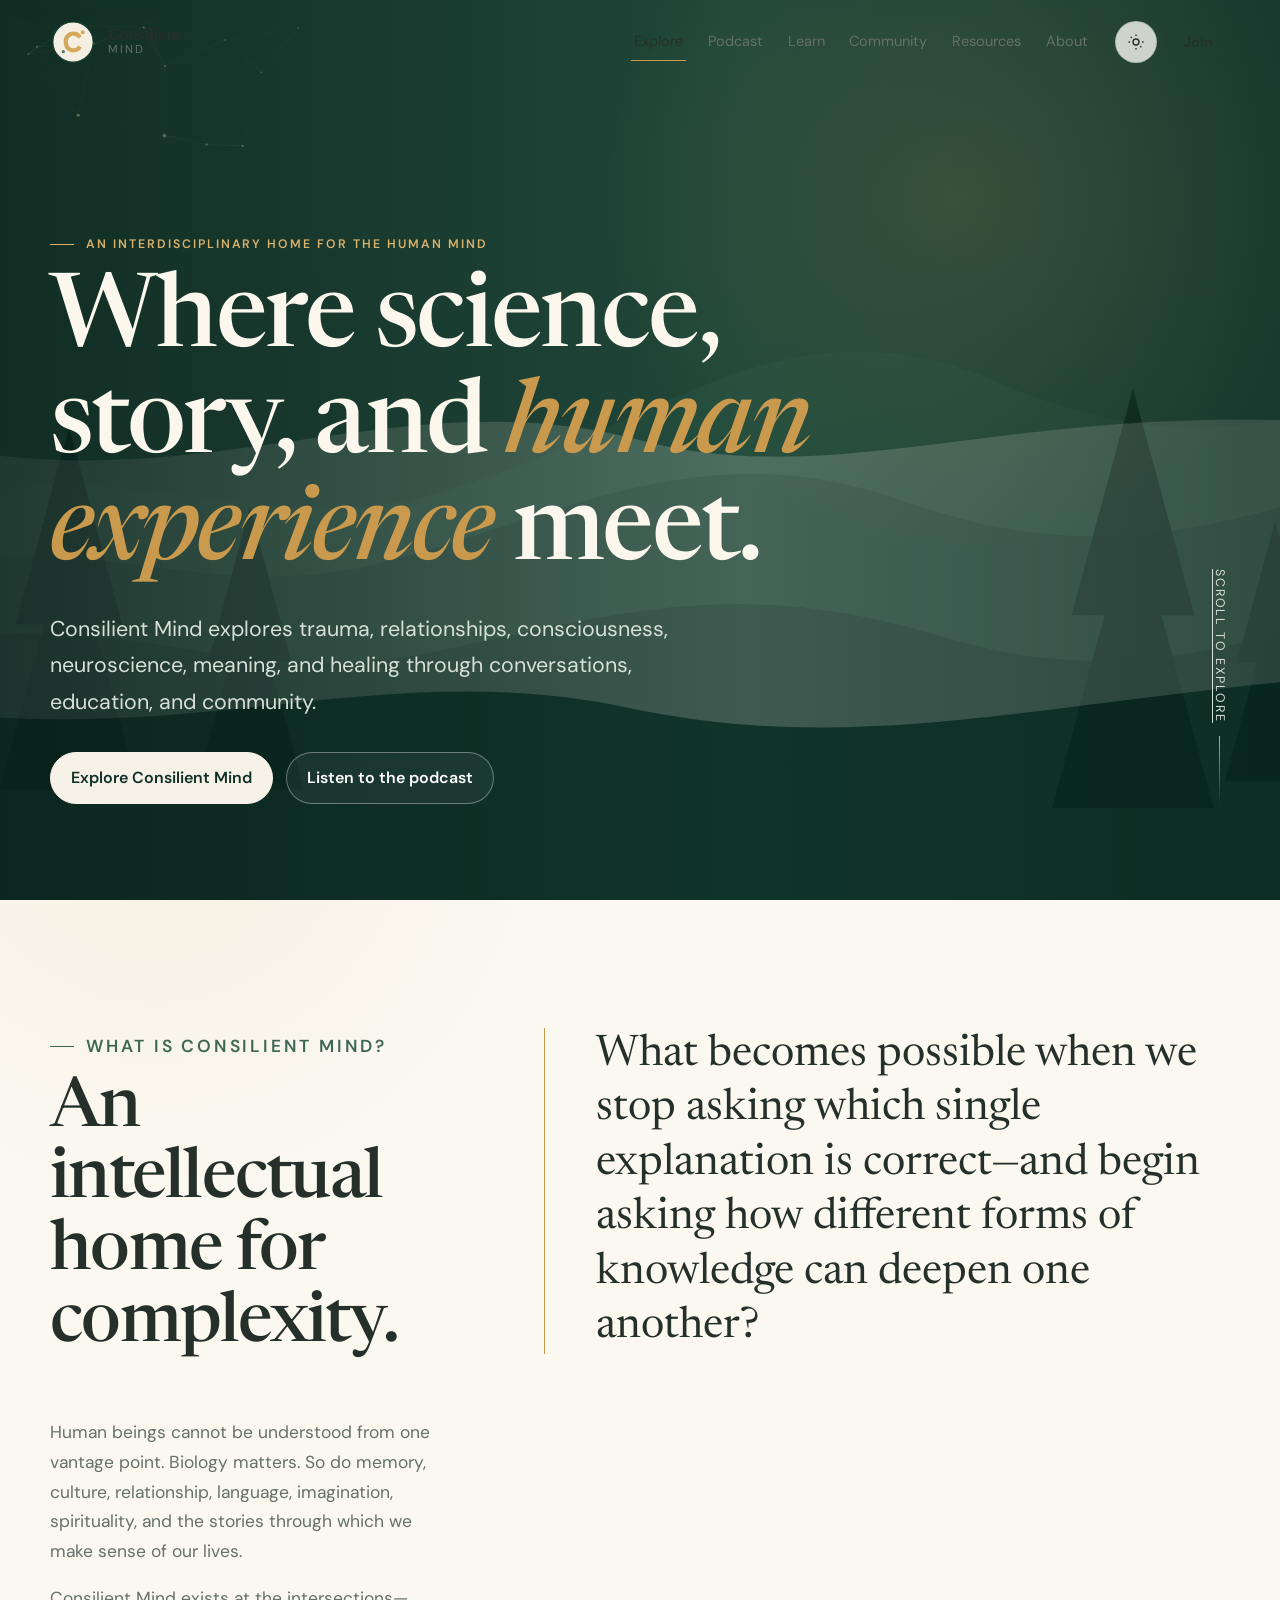
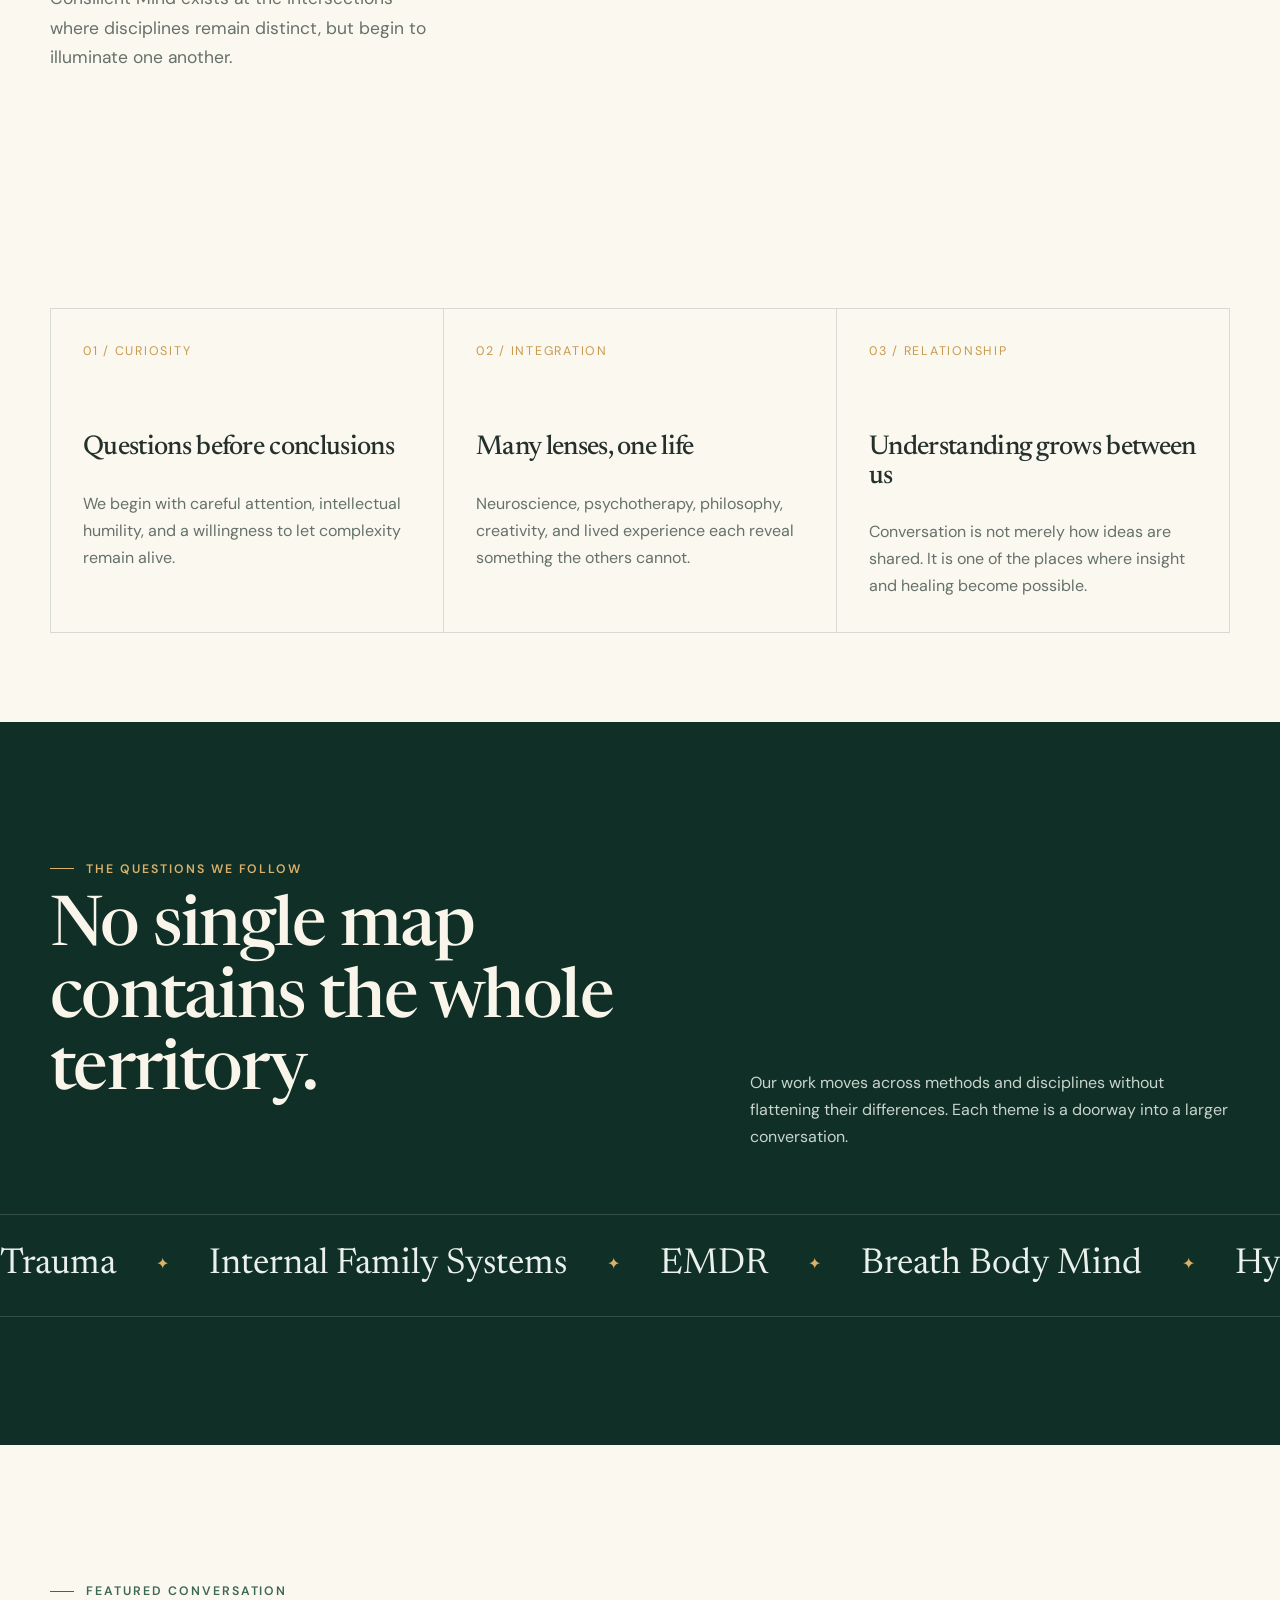
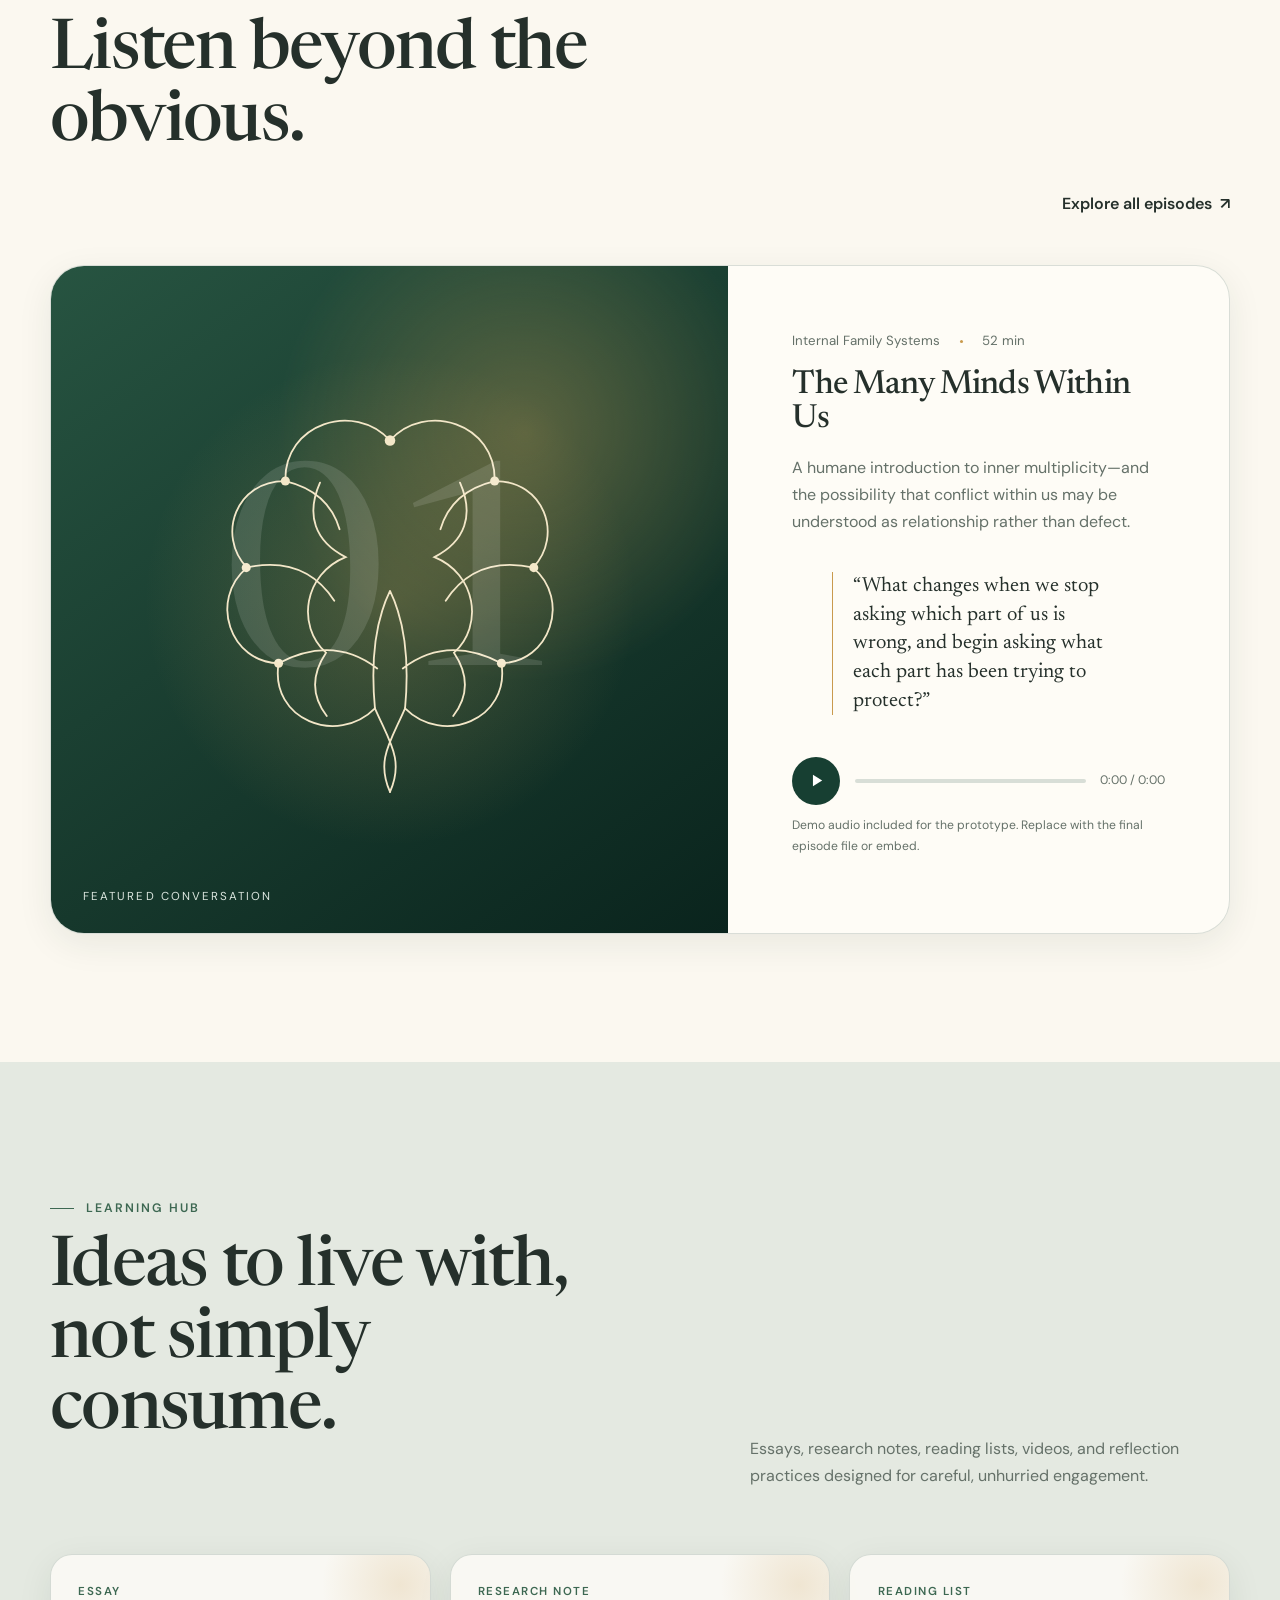
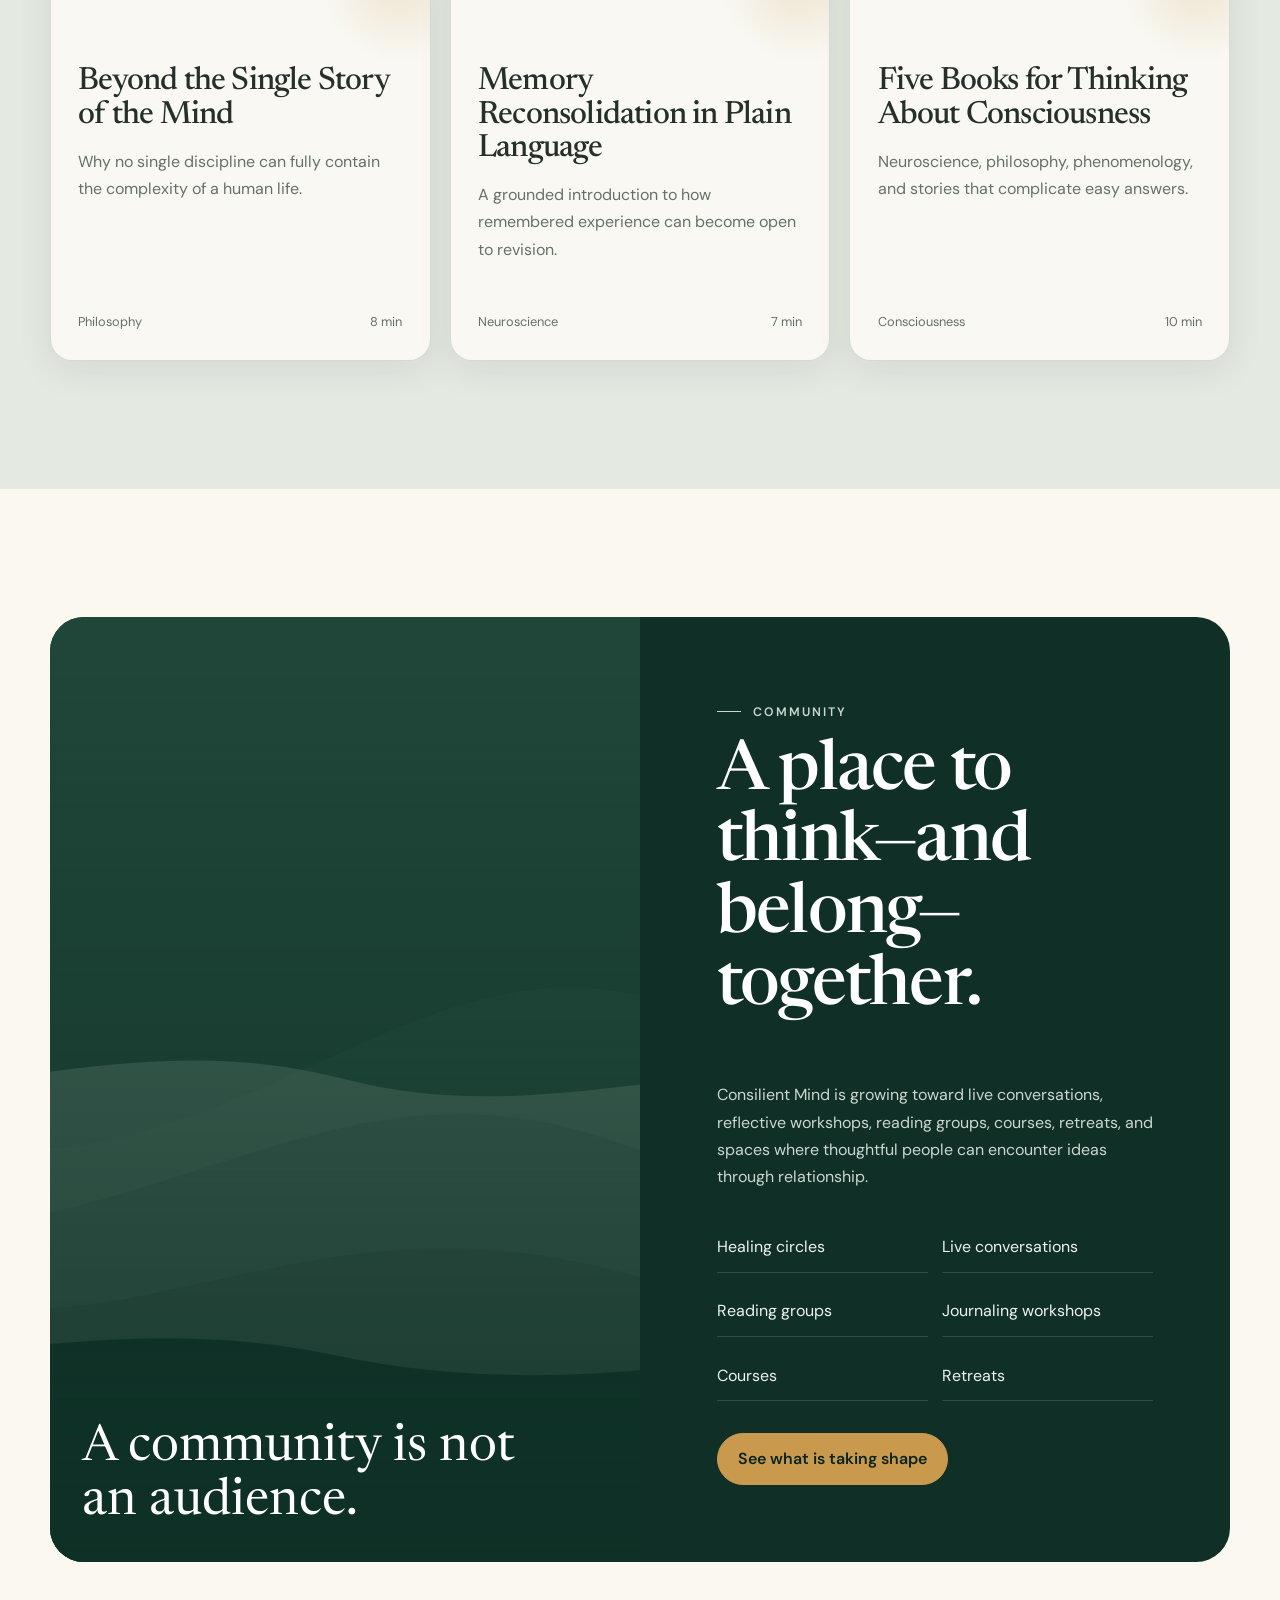
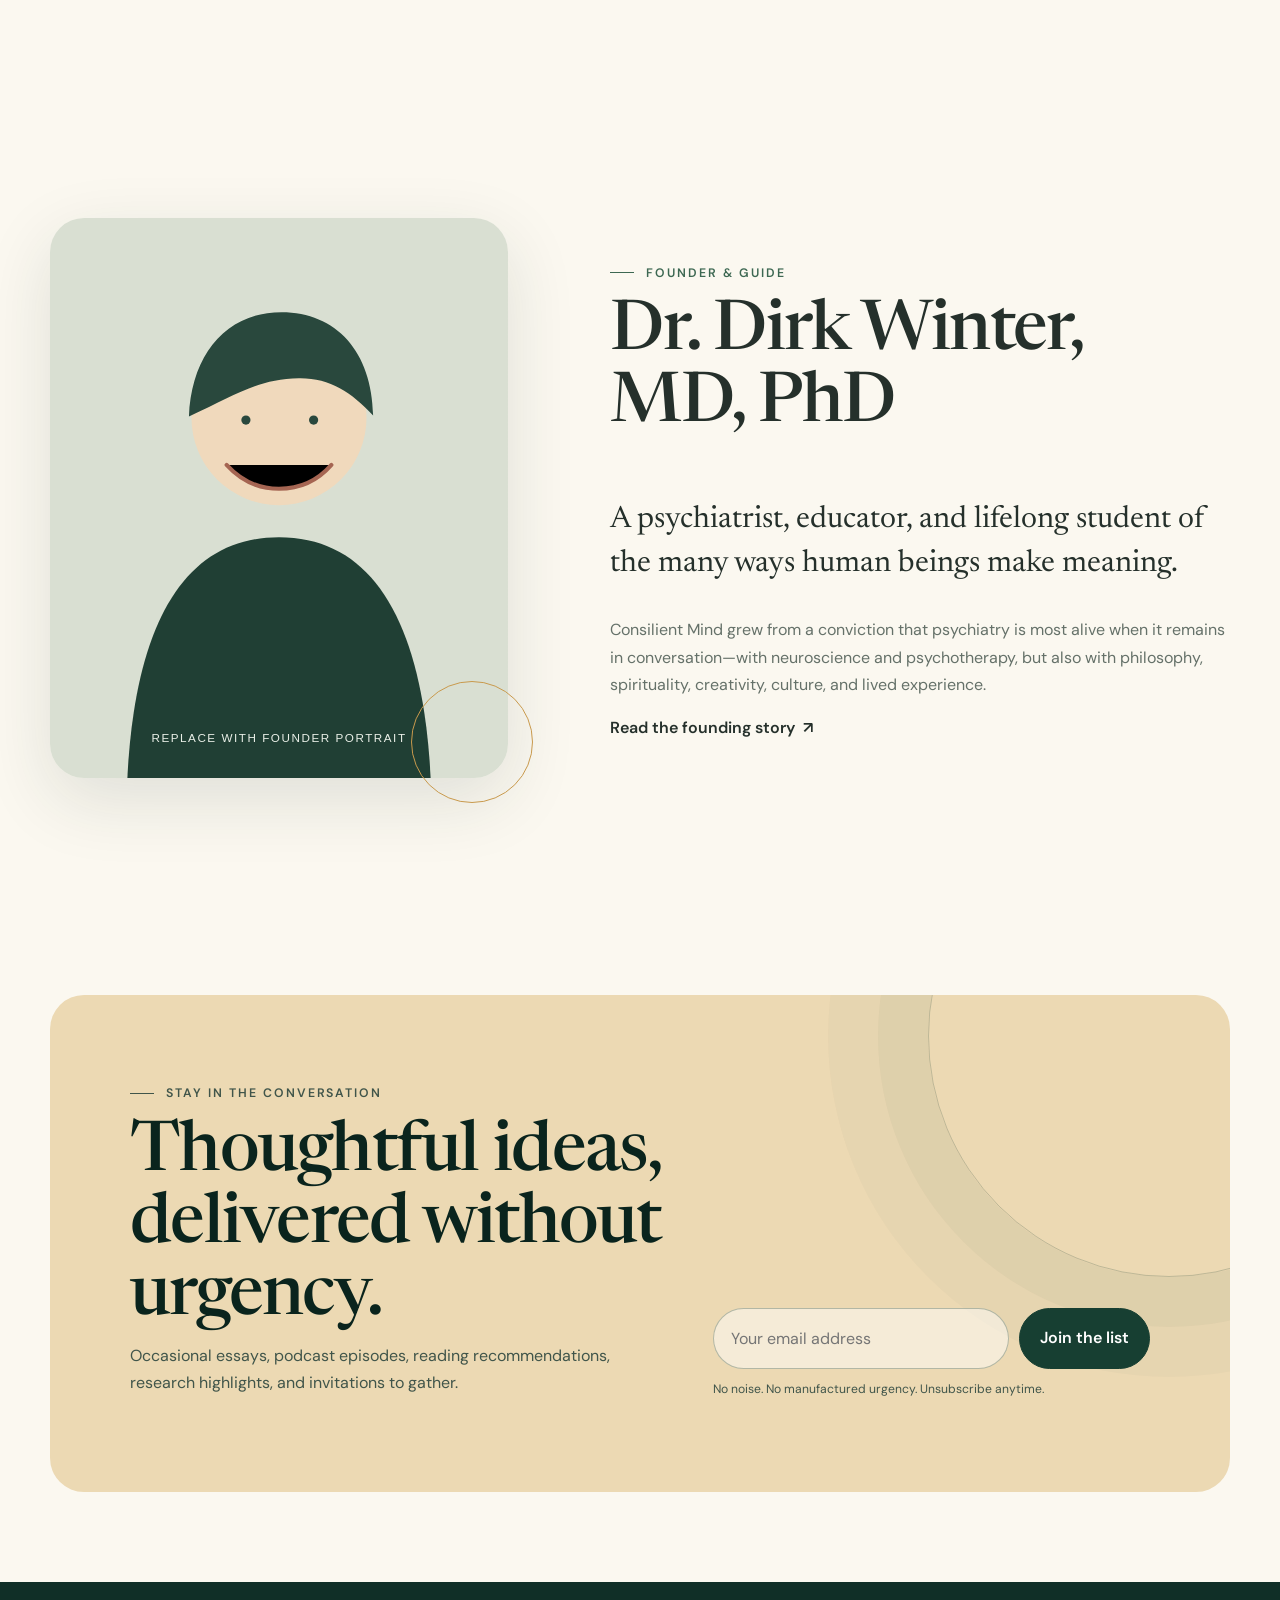
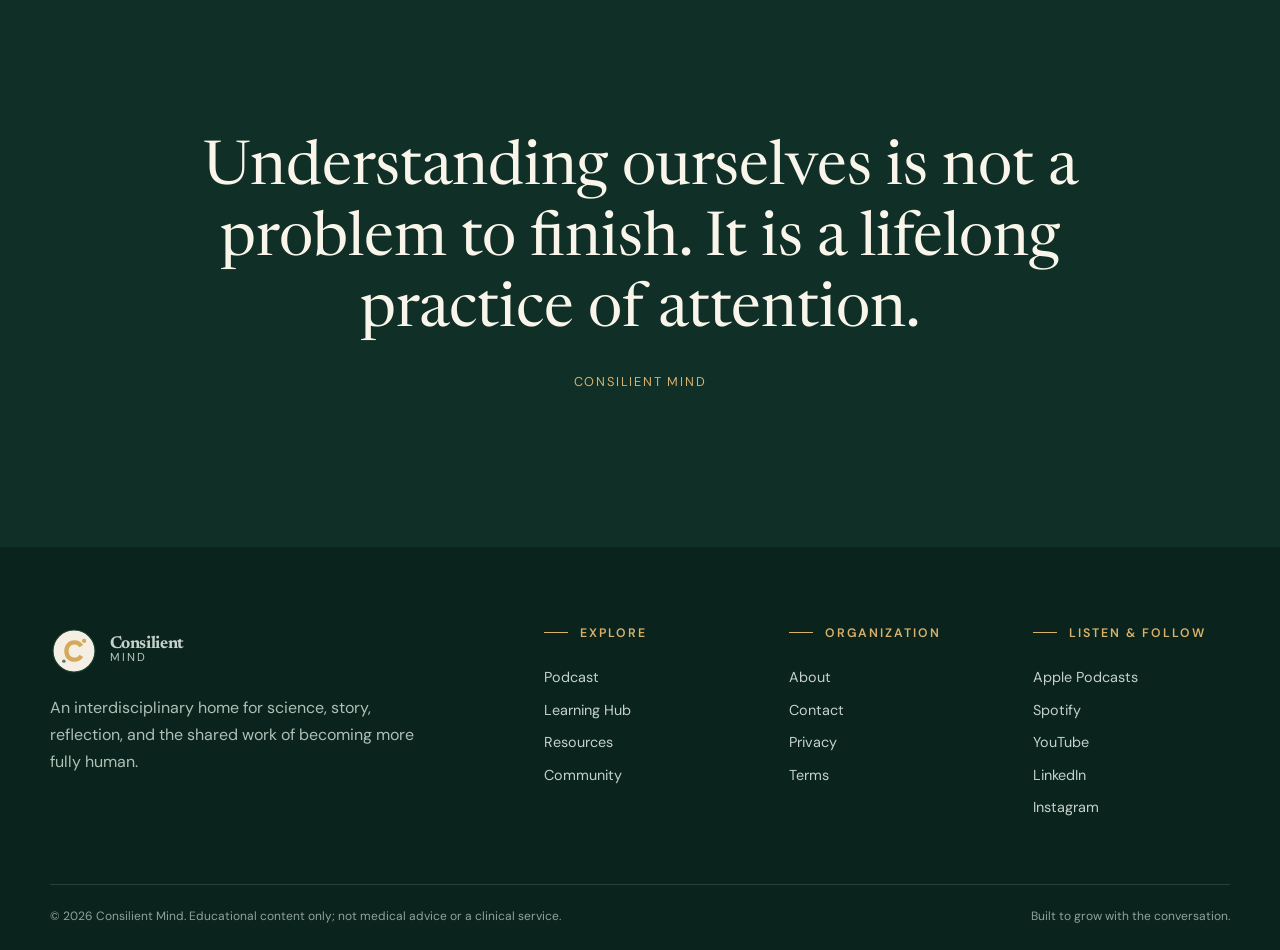
==== index.html @ ae3ed4ed "Initial commit via Netlify [skip ci]" ====
<!doctype html>
<html lang="en" data-theme="light">
<head>
<meta charset="utf-8"><meta name="viewport" content="width=device-width,initial-scale=1">
<title>Where Science, Story, and Human Experience Meet | Consilient Mind</title><meta name="description" content="An interdisciplinary educational platform exploring neuroscience, psychotherapy, philosophy, creativity, meaning, and community."><meta name="theme-color" content="#173f32">
<meta property="og:title" content="Where Science, Story, and Human Experience Meet | Consilient Mind"><meta property="og:description" content="An interdisciplinary educational platform exploring neuroscience, psychotherapy, philosophy, creativity, meaning, and community."><meta property="og:type" content="website"><meta property="og:image" content="assets/images/social-card.svg">
<link rel="icon" href="favicon.svg" type="image/svg+xml"><link rel="stylesheet" href="assets/css/styles.css">
</head>
<body data-page="home">
<a class="skip-link" href="#main-content">Skip to content</a>
<header class="site-header" data-header>
  <div class="header-inner shell">
    <a class="brand" href="index.html" aria-label="Consilient Mind home">
      <img src="assets/images/logo-mark.svg" alt="" width="46" height="46">
      <span class="brand-words"><strong>Consilient</strong><span>Mind</span></span>
    </a>
    <nav class="desktop-nav" aria-label="Primary"><a class="nav-link is-active" href="index.html">Explore</a><a class="nav-link" href="podcast.html">Podcast</a><a class="nav-link" href="learn.html">Learn</a><a class="nav-link" href="community.html">Community</a><a class="nav-link" href="resources.html">Resources</a><a class="nav-link" href="about.html">About</a></nav>
    <div class="header-actions">
      <button class="icon-button theme-toggle" type="button" aria-label="Switch color theme" data-theme-toggle>
        <svg class="sun-icon" viewBox="0 0 24 24"><circle cx="12" cy="12" r="4"/><path d="M12 2v2M12 20v2M4.93 4.93l1.42 1.42M17.66 17.66l1.41 1.41M2 12h2M20 12h2"/></svg>
        <svg class="moon-icon" viewBox="0 0 24 24"><path d="M20.2 15.5A8.5 8.5 0 0 1 8.5 3.8 8.5 8.5 0 1 0 20.2 15.5Z"/></svg>
      </button>
      <a class="button button-small button-ghost header-join" href="community.html#join">Join</a>
      <button class="menu-toggle" type="button" aria-expanded="false" aria-controls="mobile-menu" data-menu-toggle>
        <span></span><span></span><span></span><span class="sr-only">Open menu</span>
      </button>
    </div>
  </div>
  <nav class="mobile-menu" id="mobile-menu" aria-label="Mobile navigation" data-mobile-menu>
    <div class="shell mobile-menu-inner"><a class="nav-link is-active" href="index.html">Explore</a><a class="nav-link" href="podcast.html">Podcast</a><a class="nav-link" href="learn.html">Learn</a><a class="nav-link" href="community.html">Community</a><a class="nav-link" href="resources.html">Resources</a><a class="nav-link" href="about.html">About</a><a class="button" href="community.html#join">Join the community</a></div>
  </nav>
</header><main id="main-content">
<section class="hero">
  <div class="hero-backdrop" aria-hidden="true"></div><canvas class="constellation" data-constellation aria-hidden="true"></canvas>
  <div class="shell hero-content">
    <div class="hero-copy" data-reveal>
      <p class="eyebrow">An interdisciplinary home for the human mind</p>
      <h1>Where science, story, and <span class="display-accent">human experience</span> meet.</h1>
      <p class="hero-lede">Consilient Mind explores trauma, relationships, consciousness, neuroscience, meaning, and healing through conversations, education, and community.</p>
      <div class="button-row"><a class="button button-light" href="#what-is">Explore Consilient Mind</a><a class="button button-ghost" href="podcast.html">Listen to the podcast</a></div>
    </div>
    <a class="hero-scroll" href="#what-is">Scroll to explore</a>
  </div>
</section>
<section class="section" id="what-is">
  <div class="shell intro-grid">
    <div class="intro-copy" data-reveal><p class="eyebrow">What is Consilient Mind?</p><h2>An intellectual home for complexity.</h2><p>Human beings cannot be understood from one vantage point. Biology matters. So do memory, culture, relationship, language, imagination, spirituality, and the stories through which we make sense of our lives.</p><p>Consilient Mind exists at the intersections—where disciplines remain distinct, but begin to illuminate one another.</p></div>
    <div class="big-question" data-reveal data-reveal-delay="1">What becomes possible when we stop asking which single explanation is correct—and begin asking how different forms of knowledge can deepen one another?</div>
  </div>
</section>
<section class="section section-tight"><div class="shell"><div class="principles-grid">
  <article class="principle" data-reveal><span class="principle-number">01 / CURIOSITY</span><h3>Questions before conclusions</h3><p>We begin with careful attention, intellectual humility, and a willingness to let complexity remain alive.</p></article>
  <article class="principle" data-reveal data-reveal-delay="1"><span class="principle-number">02 / INTEGRATION</span><h3>Many lenses, one life</h3><p>Neuroscience, psychotherapy, philosophy, creativity, and lived experience each reveal something the others cannot.</p></article>
  <article class="principle" data-reveal data-reveal-delay="2"><span class="principle-number">03 / RELATIONSHIP</span><h3>Understanding grows between us</h3><p>Conversation is not merely how ideas are shared. It is one of the places where insight and healing become possible.</p></article>
</div></div></section>
<section class="section section-dark">
  <div class="shell split-heading" data-reveal><div><p class="eyebrow">The questions we follow</p><h2>No single map contains the whole territory.</h2></div><p>Our work moves across methods and disciplines without flattening their differences. Each theme is a doorway into a larger conversation.</p></div>
  <div class="idea-marquee"><div class="marquee-track" aria-hidden="true">
    <span>Trauma</span><span>Internal Family Systems</span><span>EMDR</span><span>Breath Body Mind</span><span>Hypnosis</span><span>Ketamine-assisted psychotherapy</span><span>Meaning</span><span>Consciousness</span><span>Relationships</span><span>Journaling</span><span>Creativity</span><span>Neuroscience</span><span>Philosophy</span>
    <span>Trauma</span><span>Internal Family Systems</span><span>EMDR</span><span>Breath Body Mind</span><span>Hypnosis</span><span>Ketamine-assisted psychotherapy</span><span>Meaning</span><span>Consciousness</span><span>Relationships</span><span>Journaling</span><span>Creativity</span><span>Neuroscience</span><span>Philosophy</span>
  </div></div>
</section>
<section class="section"><div class="shell">
  <div class="split-heading" data-reveal><div><p class="eyebrow">Featured conversation</p><h2>Listen beyond the obvious.</h2></div><a class="text-link" href="podcast.html">Explore all episodes</a></div>
  <article class="episode-feature" data-reveal>
    <div class="episode-art"><span class="episode-number">01</span></div>
    <div class="episode-copy"><div class="meta-row"><span>Internal Family Systems</span><span>52 min</span></div><h3>The Many Minds Within Us</h3><p>A humane introduction to inner multiplicity—and the possibility that conflict within us may be understood as relationship rather than defect.</p>
      <blockquote class="episode-quote">“What changes when we stop asking which part of us is wrong, and begin asking what each part has been trying to protect?”</blockquote>
      <div class="player" data-player><button class="play-button" type="button" aria-label="Play demo audio" data-play><svg class="play-triangle" viewBox="0 0 24 24"><path d="M7 4v16l13-8Z"/></svg><span class="pause-bars"><i></i><i></i></span></button><div class="player-track" data-track><div class="player-progress" data-progress></div></div><span class="player-time" data-time>0:00 / 0:00</span><audio preload="metadata" src="assets/audio/consilient-intro.wav"></audio></div>
      <p class="form-note">Demo audio included for the prototype. Replace with the final episode file or embed.</p>
    </div>
  </article>
</div></section>
<section class="section section-sage"><div class="shell">
  <div class="split-heading" data-reveal><div><p class="eyebrow">Learning Hub</p><h2>Ideas to live with, not simply consume.</h2></div><p>Essays, research notes, reading lists, videos, and reflection practices designed for careful, unhurried engagement.</p></div>
  <div class="cards-grid">
    <a class="editorial-card" href="learn.html" data-reveal><span class="card-type">Essay</span><h3>Beyond the Single Story of the Mind</h3><p>Why no single discipline can fully contain the complexity of a human life.</p><div class="card-foot"><span>Philosophy</span><span>8 min</span></div></a>
    <a class="editorial-card" href="learn.html" data-reveal data-reveal-delay="1"><span class="card-type">Research Note</span><h3>Memory Reconsolidation in Plain Language</h3><p>A grounded introduction to how remembered experience can become open to revision.</p><div class="card-foot"><span>Neuroscience</span><span>7 min</span></div></a>
    <a class="editorial-card" href="resources.html" data-reveal data-reveal-delay="2"><span class="card-type">Reading List</span><h3>Five Books for Thinking About Consciousness</h3><p>Neuroscience, philosophy, phenomenology, and stories that complicate easy answers.</p><div class="card-foot"><span>Consciousness</span><span>10 min</span></div></a>
  </div>
</div></section>
<section class="section"><div class="shell community-panel" data-reveal>
  <div class="community-image" aria-hidden="true"></div>
  <div class="community-copy"><p class="eyebrow">Community</p><h2>A place to think—and belong—together.</h2><p>Consilient Mind is growing toward live conversations, reflective workshops, reading groups, courses, retreats, and spaces where thoughtful people can encounter ideas through relationship.</p><ul class="offerings-list"><li>Healing circles</li><li>Live conversations</li><li>Reading groups</li><li>Journaling workshops</li><li>Courses</li><li>Retreats</li></ul><a class="button button-gold" href="community.html">See what is taking shape</a></div>
</div></section>
<section class="section"><div class="shell founder-teaser">
  <div class="founder-portrait" data-reveal><img src="assets/images/founder-placeholder.svg" alt="Placeholder portrait for Dr. Dirk Winter"></div>
  <div data-reveal data-reveal-delay="1"><p class="eyebrow">Founder & guide</p><h2>Dr. Dirk Winter, MD, PhD</h2><p class="lede">A psychiatrist, educator, and lifelong student of the many ways human beings make meaning.</p><p>Consilient Mind grew from a conviction that psychiatry is most alive when it remains in conversation—with neuroscience and psychotherapy, but also with philosophy, spirituality, creativity, culture, and lived experience.</p><a class="text-link" href="about.html">Read the founding story</a></div>
</div></section>
<section class="section section-tight"><div class="shell newsletter" data-reveal><div class="newsletter-inner">
  <div><p class="eyebrow">Stay in the conversation</p><h2>Thoughtful ideas, delivered without urgency.</h2><p>Occasional essays, podcast episodes, reading recommendations, research highlights, and invitations to gather.</p></div>
  <div><form class="newsletter-form" data-newsletter-form><label class="sr-only" for="home-email">Email address</label><input id="home-email" type="email" placeholder="Your email address" required><button class="button" type="submit">Join the list</button></form><p class="form-note">No noise. No manufactured urgency. Unsubscribe anytime.</p></div>
</div></div></section>
<section class="quote-band section-dark"><div class="shell" data-reveal><blockquote>Understanding ourselves is not a problem to finish. It is a lifelong practice of attention.</blockquote><cite>Consilient Mind</cite></div></section>
</main>
<footer class="site-footer">
  <div class="shell footer-grid">
    <div class="footer-intro">
      <a class="brand footer-brand" href="index.html"><img src="assets/images/logo-mark.svg" alt="" width="48" height="48"><span class="brand-words"><strong>Consilient</strong><span>Mind</span></span></a>
      <p>An interdisciplinary home for science, story, reflection, and the shared work of becoming more fully human.</p>
    </div>
    <div><p class="eyebrow">Explore</p><a href="podcast.html">Podcast</a><a href="learn.html">Learning Hub</a><a href="resources.html">Resources</a><a href="community.html">Community</a></div>
    <div><p class="eyebrow">Organization</p><a href="about.html">About</a><a href="contact.html">Contact</a><a href="privacy.html">Privacy</a><a href="terms.html">Terms</a></div>
    <div><p class="eyebrow">Listen & follow</p><a href="#" data-placeholder-link>Apple Podcasts</a><a href="#" data-placeholder-link>Spotify</a><a href="#" data-placeholder-link>YouTube</a><a href="#" data-placeholder-link>LinkedIn</a><a href="#" data-placeholder-link>Instagram</a></div>
  </div>
  <div class="shell footer-bottom"><p>© <span data-current-year></span> Consilient Mind. Educational content only; not medical advice or a clinical service.</p><p>Built to grow with the conversation.</p></div>
</footer>
<div class="toast" role="status" aria-live="polite" data-toast></div>
<script src="assets/js/data.js"></script><script src="assets/js/main.js"></script></body></html>
---- assets/css/styles.css ----
@import url('https://fonts.googleapis.com/css2?family=DM+Sans:wght@400;500;600&family=Newsreader:opsz,wght@6..72,400;6..72,500;6..72,600&display=swap');
:root{
--forest-950:#0a241d;--forest-900:#102f27;--forest-800:#173f32;--forest-700:#275441;--forest-600:#3d6852;
--sage-500:#829987;--sage-300:#bdc9bb;--sage-100:#e4e9e1;--cream-50:#fbf8f0;--cream-100:#f6f1e5;--cream-200:#ebe2d0;
--gold-500:#c99a4d;--gold-400:#d9b16b;--gold-200:#ecd9b3;--charcoal:#25302b;--muted:#657169;--line:rgba(23,63,50,.16);
--surface:rgba(255,253,248,.78);--surface-solid:#fffdf8;--shadow:0 22px 70px rgba(24,48,39,.12);--shadow-soft:0 10px 35px rgba(24,48,39,.08);
--serif:"Newsreader","Iowan Old Style","Palatino Linotype",Georgia,serif;--sans:"DM Sans",Inter,ui-sans-serif,system-ui,-apple-system,sans-serif;
--radius-sm:12px;--radius-md:22px;--radius-lg:34px;--shell:min(1180px,calc(100vw - 40px));--transition:220ms ease}
html[data-theme=dark]{--cream-50:#0c211b;--cream-100:#102a22;--cream-200:#17372d;--charcoal:#edf2ec;--muted:#b9c6be;--line:rgba(233,241,235,.15);--surface:rgba(17,48,39,.78);--surface-solid:#123128;--sage-100:#19382e;--shadow:0 22px 70px rgba(0,0,0,.3);--shadow-soft:0 10px 35px rgba(0,0,0,.2)}
*{box-sizing:border-box}html{scroll-behavior:smooth;color-scheme:light}html[data-theme=dark]{color-scheme:dark}
body{margin:0;background:radial-gradient(circle at 12% 9%,rgba(201,154,77,.08),transparent 24rem),var(--cream-50);color:var(--charcoal);font-family:var(--sans);font-size:16px;line-height:1.7;-webkit-font-smoothing:antialiased;text-rendering:optimizeLegibility}
body.menu-open{overflow:hidden}img,svg{display:block;max-width:100%}button,input,textarea,select{font:inherit}a{color:inherit}::selection{background:var(--gold-200);color:var(--forest-950)}
h1,h2,h3,h4,p{margin-top:0}h1,h2,h3,h4{font-family:var(--serif);font-weight:500;letter-spacing:-.025em;line-height:1.04}
h1{font-size:clamp(3.4rem,8vw,7.6rem)}h2{font-size:clamp(2.6rem,5.4vw,5.2rem)}h3{font-size:clamp(1.7rem,2.6vw,2.6rem)}p{color:var(--muted)}
.shell{width:var(--shell);margin-inline:auto}.narrow{width:min(760px,calc(100vw - 40px));margin-inline:auto}
.section{padding:clamp(5rem,10vw,9rem) 0;position:relative}.section-tight{padding:clamp(3.5rem,7vw,6rem) 0}
.section-dark{background:var(--forest-900);color:#f9f5ea}.section-dark p{color:#c9d4cc}.section-sage{background:var(--sage-100)}.section-gold{background:var(--gold-200);color:var(--forest-950)}.section-gold p{color:#3c5147}
.eyebrow{display:inline-flex;align-items:center;gap:.75rem;margin-bottom:1.15rem;color:var(--forest-600);font-size:.77rem;font-weight:600;letter-spacing:.16em;line-height:1;text-transform:uppercase}.section-dark .eyebrow{color:var(--gold-400)}.eyebrow:before{content:"";width:24px;height:1px;background:currentColor}
.lede{max-width:780px;color:var(--charcoal);font-family:var(--serif);font-size:clamp(1.35rem,2.4vw,2.05rem);line-height:1.42}.section-dark .lede{color:#f7f3e9}.display-accent{color:var(--gold-500);font-style:italic}
.text-link{display:inline-flex;align-items:center;gap:.5rem;border:0;background:transparent;color:inherit;text-decoration:none;font-weight:600;cursor:pointer}.text-link:after{content:"↗";transition:transform var(--transition)}.text-link:hover:after{transform:translate(3px,-3px)}
.sr-only{position:absolute;width:1px;height:1px;padding:0;margin:-1px;overflow:hidden;clip:rect(0,0,0,0);white-space:nowrap;border:0}.skip-link{position:fixed;left:16px;top:16px;z-index:200;transform:translateY(-160%);background:var(--surface-solid);padding:.75rem 1rem;border-radius:8px;box-shadow:var(--shadow-soft)}.skip-link:focus{transform:translateY(0)}
.button{display:inline-flex;min-height:52px;align-items:center;justify-content:center;gap:.65rem;padding:.85rem 1.25rem;border:1px solid var(--forest-800);border-radius:999px;background:var(--forest-800);color:#fff;cursor:pointer;font-weight:600;line-height:1;text-decoration:none;transition:transform var(--transition),background var(--transition),border-color var(--transition),color var(--transition)}.button:hover{transform:translateY(-2px);background:var(--forest-700)}.button-small{min-height:42px;padding:.65rem 1rem;font-size:.9rem}.button-ghost{background:transparent;color:var(--charcoal);border-color:var(--line)}.button-ghost:hover{background:var(--surface)}.button-light{background:#f7f2e7;color:var(--forest-900);border-color:#f7f2e7}.button-gold{background:var(--gold-500);color:var(--forest-950);border-color:var(--gold-500)}.button-row{display:flex;flex-wrap:wrap;gap:.8rem}
.icon-button{width:42px;height:42px;display:grid;place-items:center;border:1px solid var(--line);border-radius:50%;background:var(--surface);color:var(--charcoal);cursor:pointer}.icon-button svg{width:18px;height:18px;fill:none;stroke:currentColor;stroke-width:1.8}.moon-icon{display:none}html[data-theme=dark] .sun-icon{display:none}html[data-theme=dark] .moon-icon{display:block}
.site-header{position:fixed;inset:0 0 auto;z-index:100;transition:background var(--transition),box-shadow var(--transition),transform var(--transition)}.site-header.is-scrolled{background:color-mix(in srgb,var(--cream-50) 88%,transparent);backdrop-filter:blur(20px);box-shadow:0 1px 0 var(--line)}.site-header.is-hidden{transform:translateY(-100%)}
.header-inner{min-height:84px;display:flex;align-items:center;gap:1.5rem}.brand{display:inline-flex;align-items:center;gap:.72rem;text-decoration:none}.brand img{flex:0 0 auto}.brand-words{display:grid;line-height:.92}.brand-words strong{font-family:var(--serif);font-size:1.08rem;letter-spacing:-.02em}.brand-words span{color:var(--muted);font-size:.72rem;letter-spacing:.2em;text-transform:uppercase}
.desktop-nav{display:flex;align-items:center;gap:1.15rem;margin-left:auto}.nav-link{position:relative;padding:.5rem .2rem;color:var(--muted);font-size:.91rem;text-decoration:none}.nav-link:after{content:"";position:absolute;inset:auto 0 1px;height:1px;background:var(--gold-500);transform:scaleX(0);transform-origin:right;transition:transform var(--transition)}.nav-link:hover:after,.nav-link.is-active:after{transform:scaleX(1);transform-origin:left}.nav-link.is-active{color:var(--charcoal)}
.header-actions{display:flex;align-items:center;gap:.55rem}.menu-toggle{display:none;width:44px;height:44px;border:0;background:transparent;cursor:pointer}.menu-toggle span:not(.sr-only){display:block;width:22px;height:1.5px;margin:5px auto;background:currentColor;transition:transform var(--transition),opacity var(--transition)}.menu-toggle[aria-expanded=true] span:nth-child(1){transform:translateY(6.5px) rotate(45deg)}.menu-toggle[aria-expanded=true] span:nth-child(2){opacity:0}.menu-toggle[aria-expanded=true] span:nth-child(3){transform:translateY(-6.5px) rotate(-45deg)}
.mobile-menu{display:none;max-height:0;overflow:hidden;background:var(--cream-50);transition:max-height 450ms ease}.mobile-menu.is-open{max-height:calc(100vh - 84px)}.mobile-menu-inner{display:grid;gap:.25rem;padding:1.5rem 0 2rem}.mobile-menu .nav-link{padding:.8rem 0;font-family:var(--serif);font-size:1.7rem}.mobile-menu .button{margin-top:1rem}
.hero{min-height:100svh;display:grid;align-items:end;position:relative;overflow:hidden;background:var(--forest-900);color:#fbf7ed}.hero-backdrop{position:absolute;inset:0;background-image:linear-gradient(90deg,rgba(9,31,25,.7),rgba(9,31,25,.12) 58%,rgba(9,31,25,.42)),url("../images/forest-abstract.svg");background-size:cover;background-position:center;transform:scale(1.02)}.hero:after{content:"";position:absolute;inset:0;background:radial-gradient(circle at 75% 22%,rgba(213,168,90,.14),transparent 30%);pointer-events:none}
.hero-content{position:relative;z-index:2;padding:11rem 0 6rem}.hero-copy{max-width:920px}.hero h1{max-width:1050px;margin-bottom:1.4rem}.hero .hero-lede{max-width:690px;margin-bottom:2rem;color:#d6dfd8;font-size:clamp(1.08rem,2vw,1.34rem)}.hero .eyebrow{color:var(--gold-400)}.hero .button-ghost{color:#fff;border-color:rgba(255,255,255,.35);background:rgba(255,255,255,.05)}.hero .button-ghost:hover{background:rgba(255,255,255,.11)}.hero-scroll{position:absolute;right:0;bottom:6rem;display:flex;align-items:center;gap:.8rem;color:#d6dfd8;font-size:.78rem;letter-spacing:.15em;text-transform:uppercase;writing-mode:vertical-rl}.hero-scroll:after{content:"";width:1px;height:68px;background:linear-gradient(#d5a85a,transparent)}.constellation{position:absolute;inset:0;z-index:1;pointer-events:none;opacity:.45}
.intro-grid{display:grid;grid-template-columns:.8fr 1.4fr;gap:clamp(2rem,8vw,8rem);align-items:start}.intro-copy p{font-size:1.09rem}.big-question{padding-left:clamp(1.5rem,4vw,4rem);border-left:1px solid var(--gold-500);font-family:var(--serif);font-size:clamp(1.8rem,3.4vw,3.5rem);line-height:1.25}
.principles-grid{display:grid;grid-template-columns:repeat(3,1fr);border-top:1px solid var(--line);border-left:1px solid var(--line)}.principle{min-height:280px;padding:2rem;border-right:1px solid var(--line);border-bottom:1px solid var(--line)}.principle-number{display:block;margin-bottom:4.5rem;color:var(--gold-500);font-size:.78rem;letter-spacing:.14em}.principle h3{font-size:1.7rem}.principle p{margin-bottom:0}
.idea-marquee{overflow:hidden;padding:1.25rem 0;border-block:1px solid rgba(255,255,255,.15)}.marquee-track{width:max-content;display:flex;gap:2.5rem;animation:marquee 40s linear infinite}.marquee-track span{display:inline-flex;align-items:center;gap:2.5rem;color:#eaf0eb;font-family:var(--serif);font-size:clamp(1.5rem,2.8vw,2.6rem);white-space:nowrap}.marquee-track span:after{content:"✦";color:var(--gold-400);font-size:1rem}@keyframes marquee{to{transform:translateX(-50%)}}
.split-heading{display:grid;grid-template-columns:1fr 1fr;gap:3rem;align-items:end;margin-bottom:3rem}.split-heading>:last-child{justify-self:end;max-width:480px}
.episode-feature{display:grid;grid-template-columns:minmax(0,1.15fr) minmax(320px,.85fr);border:1px solid var(--line);border-radius:var(--radius-lg);overflow:hidden;background:var(--surface);box-shadow:var(--shadow-soft)}.episode-art{min-height:540px;position:relative;display:grid;place-items:center;overflow:hidden;background:radial-gradient(circle at 70% 25%,rgba(213,168,90,.35),transparent 36%),linear-gradient(145deg,var(--forest-700),var(--forest-950))}.episode-art:before{content:"";position:absolute;inset:0;background:url("../images/brain-lines.svg") center/80% no-repeat;animation:breathe 7s ease-in-out infinite}.episode-art:after{content:"FEATURED CONVERSATION";position:absolute;left:2rem;bottom:1.6rem;color:#dce6df;font-size:.72rem;letter-spacing:.18em}.episode-number{position:relative;z-index:1;color:rgba(255,255,255,.12);font-family:var(--serif);font-size:clamp(11rem,22vw,20rem);line-height:.7}@keyframes breathe{50%{transform:scale(1.045);opacity:.82}}
.episode-copy{display:flex;flex-direction:column;justify-content:center;padding:clamp(2rem,5vw,4.5rem)}.meta-row{display:flex;flex-wrap:wrap;gap:.65rem 1.2rem;color:var(--muted);font-size:.83rem}.meta-row span{display:inline-flex;align-items:center;gap:.5rem}.meta-row span:not(:last-child):after{content:"";width:3px;height:3px;margin-left:.7rem;border-radius:50%;background:var(--gold-500)}.episode-copy h3{margin:1rem 0}.episode-quote{padding-left:1.25rem;border-left:1px solid var(--gold-500);font-family:var(--serif);font-size:1.28rem;line-height:1.4;color:var(--charcoal)}
.player{display:grid;grid-template-columns:auto 1fr auto;gap:.9rem;align-items:center;margin-top:1.3rem}.play-button{width:48px;height:48px;display:grid;place-items:center;border:0;border-radius:50%;background:var(--forest-800);color:#fff;cursor:pointer}.play-button svg{width:17px;fill:currentColor}.pause-bars{display:none;gap:3px}.pause-bars i{display:block;width:3px;height:14px;background:currentColor}.play-button.is-playing .play-triangle{display:none}.play-button.is-playing .pause-bars{display:flex}.player-track{height:4px;position:relative;border-radius:999px;background:var(--line);cursor:pointer}.player-progress{width:0;height:100%;border-radius:inherit;background:var(--gold-500)}.player-time{color:var(--muted);font-size:.77rem;font-variant-numeric:tabular-nums}
.cards-grid{display:grid;grid-template-columns:repeat(3,1fr);gap:1.2rem}.editorial-card{position:relative;display:flex;min-height:350px;flex-direction:column;padding:1.7rem;border:1px solid var(--line);border-radius:var(--radius-md);background:var(--surface);box-shadow:var(--shadow-soft);overflow:hidden;text-decoration:none;transition:transform var(--transition),box-shadow var(--transition),border-color var(--transition)}.editorial-card:hover{transform:translateY(-5px);box-shadow:var(--shadow);border-color:var(--gold-500)}.editorial-card:before{content:"";position:absolute;width:170px;height:170px;right:-55px;top:-55px;border-radius:50%;background:radial-gradient(circle,rgba(201,154,77,.2),transparent 65%)}.card-type{color:var(--forest-600);font-size:.72rem;font-weight:600;letter-spacing:.13em;text-transform:uppercase}.editorial-card h3{margin:4rem 0 1rem;font-size:2rem}.editorial-card p{flex:1}.card-foot{display:flex;justify-content:space-between;gap:1rem;margin-top:2rem;color:var(--muted);font-size:.8rem}
.community-panel{display:grid;grid-template-columns:1fr 1fr;border-radius:var(--radius-lg);overflow:hidden;background:var(--forest-900);color:#fff}.community-image{min-height:640px;position:relative;background:linear-gradient(rgba(13,46,36,.2),rgba(13,46,36,.8)),url("../images/forest-abstract.svg") center/cover}.community-image:after{content:"A community is not an audience.";position:absolute;left:2rem;right:2rem;bottom:2rem;max-width:460px;color:#fff;font-family:var(--serif);font-size:clamp(2rem,4vw,4rem);line-height:1.05}.community-copy{padding:clamp(2.2rem,6vw,5rem);align-self:center}.community-copy p{color:#cbd7cf}.offerings-list{display:grid;grid-template-columns:1fr 1fr;gap:.85rem;margin:2rem 0;padding:0;list-style:none}.offerings-list li{padding:.7rem 0;border-bottom:1px solid rgba(255,255,255,.13);color:#edf3ee}
.founder-teaser{display:grid;grid-template-columns:.85fr 1.15fr;gap:clamp(2.5rem,8vw,8rem);align-items:center}.founder-portrait{position:relative}.founder-portrait img{border-radius:var(--radius-lg);box-shadow:var(--shadow)}.founder-portrait:after{content:"";position:absolute;width:120px;height:120px;right:-25px;bottom:-25px;border:1px solid var(--gold-500);border-radius:50%}
.newsletter{position:relative;overflow:hidden;border-radius:var(--radius-lg);background:var(--gold-200);color:var(--forest-950)}.newsletter:after{content:"";position:absolute;width:480px;height:480px;right:-180px;top:-200px;border:1px solid rgba(23,63,50,.22);border-radius:50%;box-shadow:0 0 0 50px rgba(23,63,50,.035),0 0 0 100px rgba(23,63,50,.025)}.newsletter-inner{position:relative;z-index:1;display:grid;grid-template-columns:1.1fr .9fr;gap:3rem;align-items:end;padding:clamp(2.5rem,7vw,5rem)}.newsletter h2{max-width:700px;margin-bottom:.5rem}.newsletter p{color:#40554a}.newsletter-form{display:flex;gap:.65rem}.newsletter-form input{min-width:0;flex:1;padding:1rem 1.1rem;border:1px solid rgba(23,63,50,.3);border-radius:999px;background:rgba(255,255,255,.48);color:var(--forest-950);outline:0}.newsletter-form input:focus{border-color:var(--forest-800);box-shadow:0 0 0 4px rgba(23,63,50,.1)}.form-note{margin-top:.65rem;font-size:.76rem}
.page-hero{padding:11rem 0 5rem;position:relative;overflow:hidden}.page-hero:after{content:"";position:absolute;width:550px;height:550px;right:-150px;top:-190px;border-radius:50%;border:1px solid var(--line);box-shadow:0 0 0 60px rgba(201,154,77,.045),0 0 0 120px rgba(201,154,77,.025)}.page-hero h1{max-width:1000px}.page-hero p{max-width:680px;font-size:1.15rem}
.filter-bar{display:flex;flex-wrap:wrap;gap:.65rem;margin-bottom:2rem}.filter-chip{padding:.7rem 1rem;border:1px solid var(--line);border-radius:999px;background:transparent;color:var(--muted);cursor:pointer}.filter-chip:hover,.filter-chip.is-active{border-color:var(--forest-700);background:var(--forest-800);color:#fff}.search-wrap{position:relative;margin-bottom:2rem}.search-wrap input{width:100%;padding:1rem 1.2rem 1rem 3rem;border:1px solid var(--line);border-radius:999px;background:var(--surface-solid);color:var(--charcoal);outline:0}.search-wrap svg{position:absolute;left:1.1rem;top:50%;width:18px;transform:translateY(-50%);fill:none;stroke:var(--muted)}.search-wrap input:focus{border-color:var(--gold-500);box-shadow:0 0 0 4px rgba(201,154,77,.1)}
.episode-grid{display:grid;grid-template-columns:repeat(2,1fr);gap:1.2rem}.episode-card{display:grid;grid-template-columns:132px 1fr;min-height:260px;border:1px solid var(--line);border-radius:var(--radius-md);background:var(--surface);overflow:hidden;transition:transform var(--transition),box-shadow var(--transition)}.episode-card:hover{transform:translateY(-4px);box-shadow:var(--shadow-soft)}.episode-card-art{display:grid;place-items:center;background:linear-gradient(160deg,var(--forest-600),var(--forest-950));color:rgba(255,255,255,.23);font-family:var(--serif);font-size:5rem}.episode-card-copy{display:flex;flex-direction:column;padding:1.4rem}.episode-card h3{margin:.5rem 0 .7rem;font-size:1.7rem}.episode-card p{margin-bottom:1rem;font-size:.92rem}.episode-card-actions{display:flex;align-items:center;gap:.7rem;margin-top:auto}.round-play{width:40px;height:40px;display:grid;place-items:center;border:0;border-radius:50%;background:var(--forest-800);color:#fff;cursor:pointer}.round-play svg{width:14px;fill:currentColor}
.article-layout{display:grid;grid-template-columns:minmax(0,1fr) 290px;gap:4rem}.article-grid{display:grid;grid-template-columns:repeat(2,1fr);gap:1.2rem}.sidebar-card{position:sticky;top:110px;padding:1.5rem;border:1px solid var(--line);border-radius:var(--radius-md);background:var(--surface)}.sidebar-card h3{font-size:1.65rem}.sidebar-card ul{padding-left:1.1rem;color:var(--muted)}
.gathering-list{display:grid;gap:.9rem}.gathering{display:grid;grid-template-columns:90px 1fr auto;gap:1.5rem;align-items:center;padding:1.2rem;border:1px solid var(--line);border-radius:var(--radius-md);background:var(--surface)}.gathering-date{display:grid;text-align:center;line-height:1}.gathering-date strong{font-family:var(--serif);font-size:2.4rem}.gathering-date span{color:var(--gold-500);font-size:.72rem;letter-spacing:.13em}.gathering h3{margin-bottom:.25rem;font-size:1.55rem}.gathering p{margin:0;font-size:.88rem}
.tabs{display:flex;gap:.5rem;margin-bottom:1.5rem;border-bottom:1px solid var(--line)}.tab-button{padding:.9rem 1rem;border:0;border-bottom:2px solid transparent;background:transparent;color:var(--muted);cursor:pointer}.tab-button[aria-selected=true]{border-color:var(--gold-500);color:var(--charcoal)}.tab-panel[hidden]{display:none}
.book-grid{display:grid;grid-template-columns:repeat(4,1fr);gap:1.2rem}.book-card{min-height:390px;display:flex;flex-direction:column;padding:1.5rem;border:1px solid var(--line);border-radius:8px 22px 22px 8px;background:linear-gradient(90deg,rgba(23,63,50,.12) 0 9px,transparent 9px),var(--surface-solid);box-shadow:8px 10px 0 var(--sage-100)}.book-theme{color:var(--gold-500);font-size:.72rem;letter-spacing:.12em;text-transform:uppercase}.book-card h3{margin:4.2rem 0 .55rem;font-size:1.65rem}.book-card .author,.book-card .book-note{font-size:.88rem}.book-card .book-note{margin-top:auto;padding-top:2rem}
.glossary{border-top:1px solid var(--line)}.glossary-item{border-bottom:1px solid var(--line)}.glossary-button{width:100%;display:flex;justify-content:space-between;gap:1rem;padding:1.4rem 0;border:0;background:transparent;color:var(--charcoal);cursor:pointer;text-align:left}.glossary-button span:first-child{font-family:var(--serif);font-size:1.55rem}.glossary-button span:last-child{font-size:1.5rem;transition:transform var(--transition)}.glossary-button[aria-expanded=true] span:last-child{transform:rotate(45deg)}.glossary-definition{max-width:760px;padding:0 0 1.4rem}.glossary-definition[hidden]{display:none}
.contact-grid{display:grid;grid-template-columns:.78fr 1.22fr;gap:clamp(2.5rem,8vw,7rem)}.contact-aside{padding:2rem;border-radius:var(--radius-md);background:var(--forest-900);color:#fff}.contact-aside p{color:#cbd7cf}.contact-aside a{color:var(--gold-400)}.form-grid{display:grid;grid-template-columns:1fr 1fr;gap:1rem}.field{display:grid;gap:.45rem}.field-full{grid-column:1/-1}.field label{font-size:.82rem;font-weight:600}.field input,.field textarea,.field select{width:100%;padding:.9rem 1rem;border:1px solid var(--line);border-radius:var(--radius-sm);background:var(--surface-solid);color:var(--charcoal);outline:0}.field textarea{min-height:180px;resize:vertical}.field input:focus,.field textarea:focus,.field select:focus{border-color:var(--gold-500);box-shadow:0 0 0 4px rgba(201,154,77,.1)}.field-error{min-height:1em;color:#a13e37;font-size:.75rem}
.timeline{position:relative}.timeline:before{content:"";position:absolute;left:92px;top:0;bottom:0;width:1px;background:var(--line)}.timeline-item{display:grid;grid-template-columns:70px 1fr;gap:3rem;padding:0 0 3.5rem}.timeline-marker{color:var(--gold-500);font-size:.78rem;font-weight:600;letter-spacing:.1em}.timeline-content{position:relative;max-width:720px}.timeline-content:before{content:"";position:absolute;left:-37px;top:8px;width:9px;height:9px;border-radius:50%;background:var(--gold-500);box-shadow:0 0 0 7px var(--cream-50)}.timeline-content h3{font-size:2rem}
.quote-band{padding:clamp(5rem,12vw,10rem) 0;text-align:center}.quote-band blockquote{max-width:980px;margin:0 auto;font-family:var(--serif);font-size:clamp(2rem,4.8vw,5rem);line-height:1.15}.quote-band cite{display:block;margin-top:1.5rem;color:var(--gold-400);font-family:var(--sans);font-size:.8rem;font-style:normal;letter-spacing:.14em;text-transform:uppercase}
.modal{position:fixed;inset:0;z-index:300;display:none;place-items:center;padding:20px;background:rgba(5,20,15,.72);backdrop-filter:blur(12px)}.modal.is-open{display:grid}.modal-card{width:min(760px,100%);max-height:min(760px,calc(100vh - 40px));overflow:auto;position:relative;padding:clamp(2rem,5vw,4rem);border:1px solid rgba(255,255,255,.12);border-radius:var(--radius-lg);background:var(--surface-solid);box-shadow:var(--shadow)}.modal-close{position:absolute;right:1rem;top:1rem}.tag-row{display:flex;flex-wrap:wrap;gap:.5rem}.tag{padding:.4rem .7rem;border:1px solid var(--line);border-radius:999px;color:var(--muted);font-size:.75rem}
.toast{position:fixed;z-index:400;left:50%;bottom:24px;transform:translate(-50%,150%);max-width:min(520px,calc(100vw - 32px));padding:.85rem 1rem;border-radius:999px;background:var(--forest-950);color:#fff;box-shadow:var(--shadow);opacity:0;transition:transform 300ms ease,opacity 300ms ease}.toast.is-visible{transform:translate(-50%,0);opacity:1}
.site-footer{padding:5rem 0 1.5rem;background:var(--forest-950);color:#f2f6f3}.footer-grid{display:grid;grid-template-columns:1.7fr repeat(3,.75fr);gap:3rem}.footer-grid>div:not(:first-child){display:grid;align-content:start;gap:.5rem}.footer-grid a{color:#c5d1ca;text-decoration:none;font-size:.9rem}.footer-grid a:hover{color:#fff}.footer-intro p{max-width:390px;color:#aebfb5}.footer-brand{margin-bottom:1.2rem}.footer-brand .brand-words span{color:#b6c7bd}.footer-grid .eyebrow{color:var(--gold-400)}.footer-bottom{display:flex;justify-content:space-between;gap:2rem;margin-top:4rem;padding-top:1.3rem;border-top:1px solid rgba(255,255,255,.12)}.footer-bottom p{margin:0;color:#8fa298;font-size:.75rem}
[data-reveal]{opacity:0;transform:translateY(24px);transition:opacity 800ms cubic-bezier(.2,.7,.2,1),transform 800ms cubic-bezier(.2,.7,.2,1)}[data-reveal].is-visible{opacity:1;transform:translateY(0)}[data-reveal-delay="1"]{transition-delay:100ms}[data-reveal-delay="2"]{transition-delay:200ms}
.empty-state{grid-column:1/-1;padding:3rem;border:1px dashed var(--line);border-radius:var(--radius-md);text-align:center}.legal-copy{max-width:800px}.legal-copy h2{margin-top:2.5rem;font-size:2rem}.legal-copy p,.legal-copy li{color:var(--muted)}
@media(max-width:1000px){.desktop-nav,.header-join{display:none}.menu-toggle,.mobile-menu{display:block}.intro-grid,.split-heading,.founder-teaser,.newsletter-inner,.contact-grid{grid-template-columns:1fr}.split-heading>:last-child{justify-self:start}.principles-grid{grid-template-columns:repeat(2,1fr)}.episode-feature,.community-panel{grid-template-columns:1fr}.episode-art{min-height:420px}.community-image{min-height:480px}.cards-grid{grid-template-columns:repeat(2,1fr)}.article-layout{grid-template-columns:1fr}.sidebar-card{position:static}.book-grid{grid-template-columns:repeat(2,1fr)}.footer-grid{grid-template-columns:1.4fr 1fr 1fr}.footer-grid>div:last-child{grid-column:2}}
@media(max-width:720px){:root{--shell:min(100% - 28px,1180px)}.header-inner{min-height:72px}.brand img{width:40px;height:40px}.theme-toggle{display:none}.hero-content{padding:9rem 0 4.5rem}.hero h1{font-size:clamp(3.3rem,17vw,5.5rem)}.hero-scroll{display:none}.principles-grid,.cards-grid,.episode-grid,.article-grid,.book-grid,.form-grid{grid-template-columns:1fr}.principle{min-height:230px}.principle-number{margin-bottom:2.5rem}.episode-card{grid-template-columns:88px 1fr}.episode-card-art{font-size:3rem}.offerings-list{grid-template-columns:1fr}.newsletter-form{flex-direction:column}.gathering{grid-template-columns:60px 1fr}.gathering .button{grid-column:1/-1}.timeline:before{left:70px}.timeline-item{grid-template-columns:50px 1fr;gap:2rem}.timeline-content:before{left:-25px}.footer-grid{grid-template-columns:1fr 1fr}.footer-intro{grid-column:1/-1}.footer-grid>div:last-child{grid-column:auto}.footer-bottom{flex-direction:column}}
@media(prefers-reduced-motion:reduce){*,*:before,*:after{scroll-behavior:auto!important;animation-duration:.01ms!important;animation-iteration-count:1!important;transition-duration:.01ms!important}[data-reveal]{opacity:1;transform:none}}
@media print{.site-header,.site-footer,.button,.newsletter{display:none!important}body{background:#fff;color:#000}.section{padding:2rem 0}}
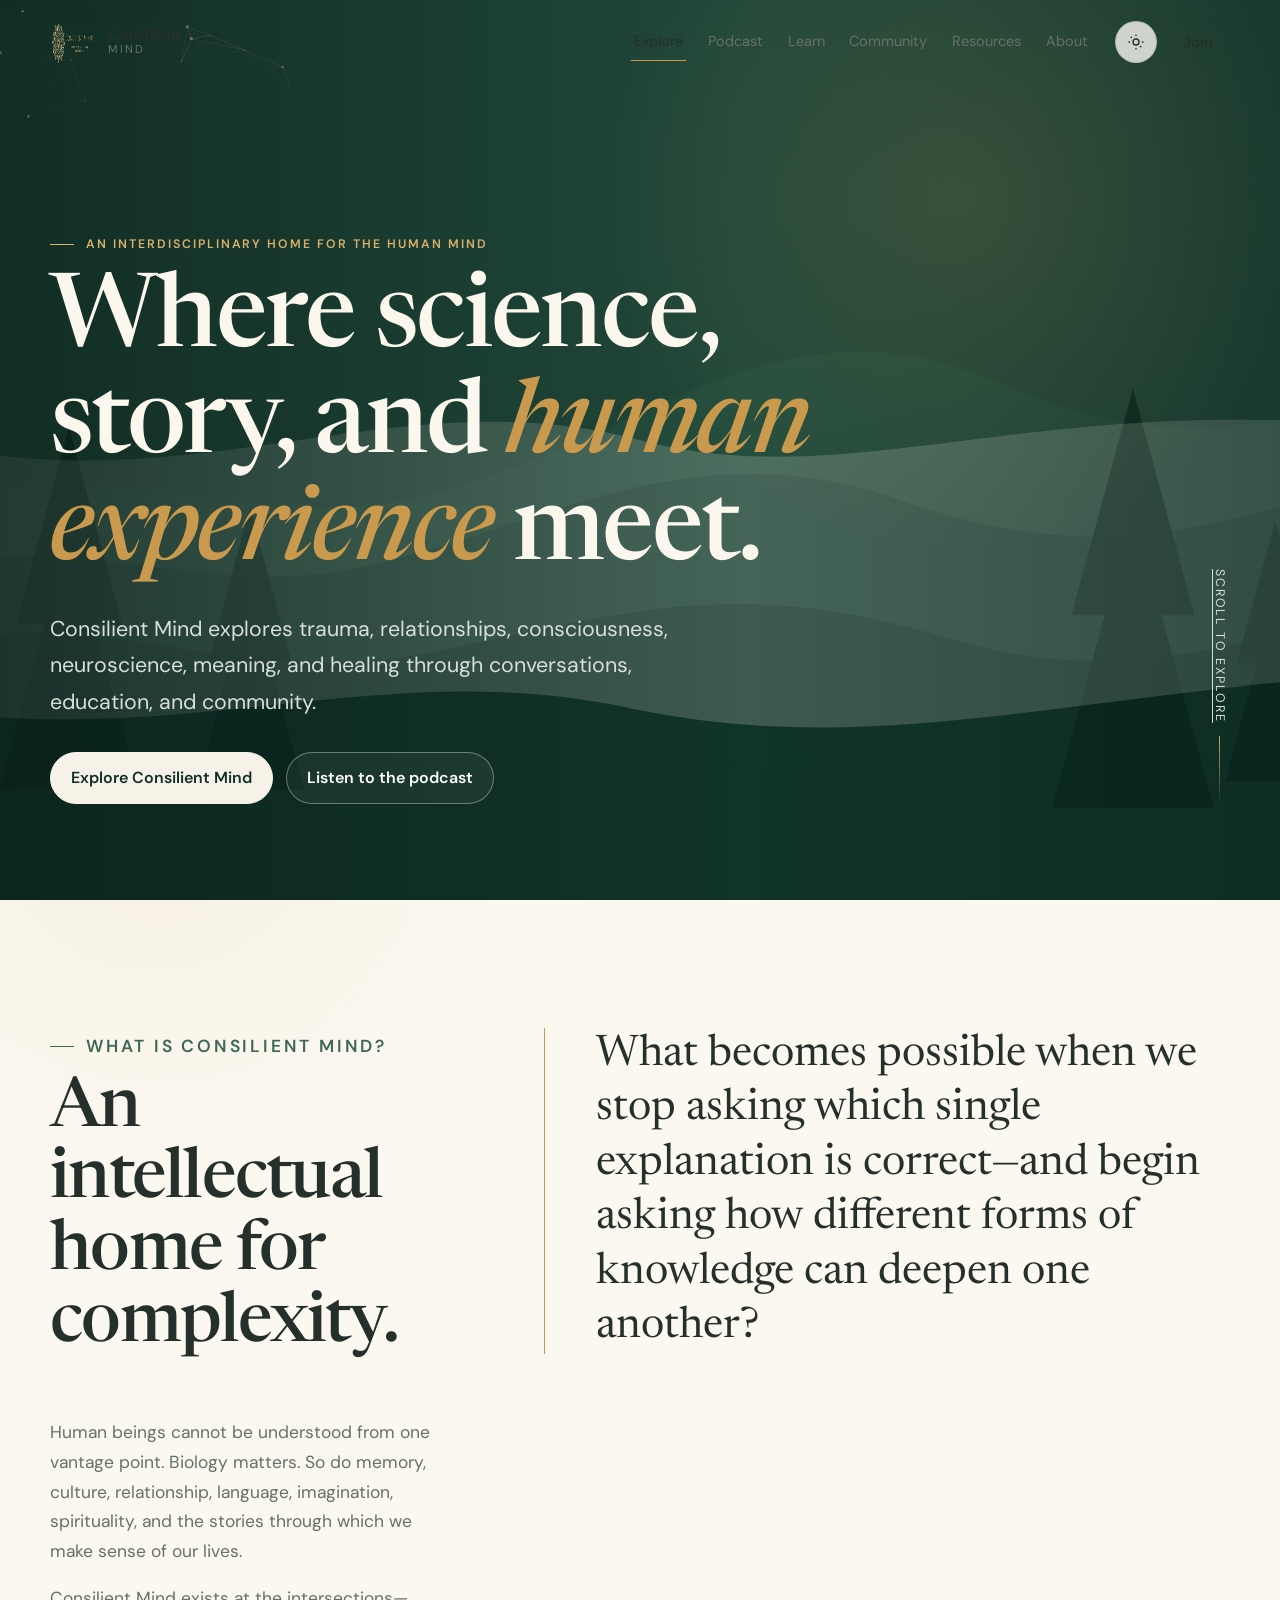
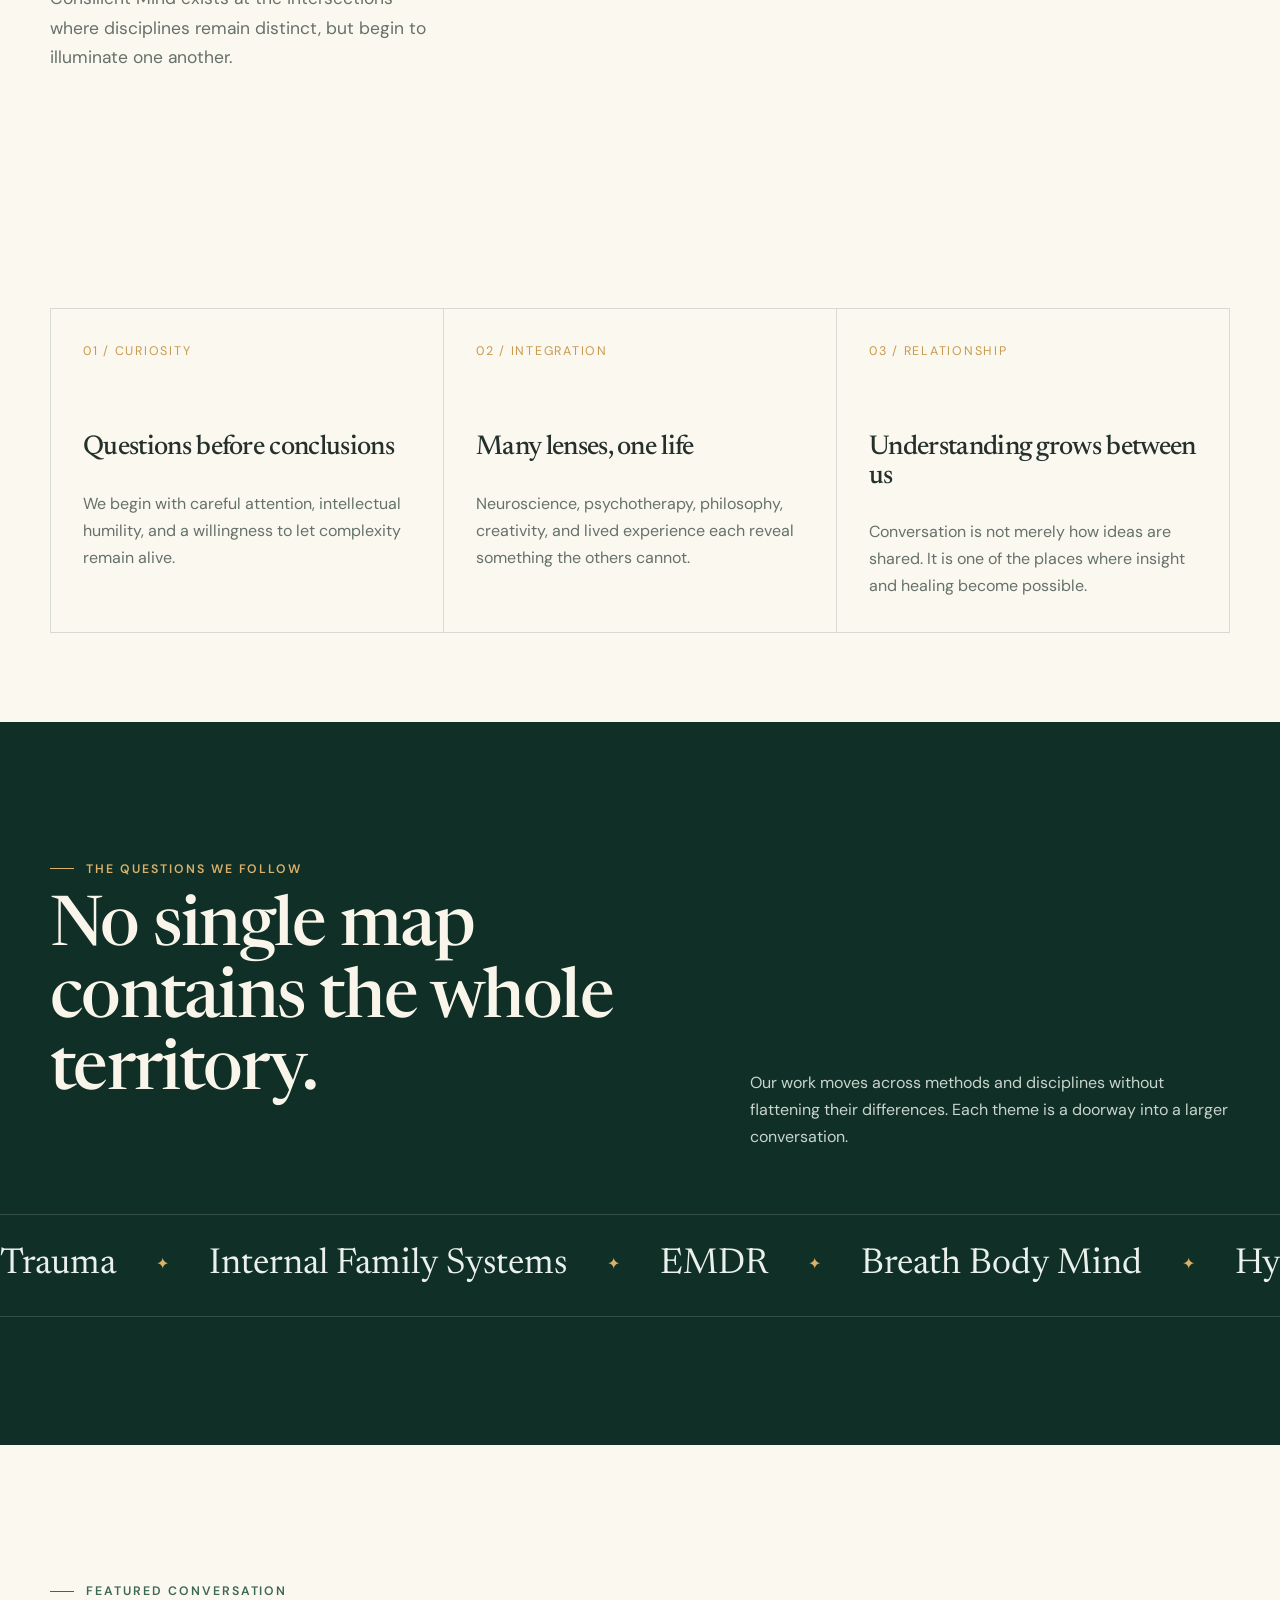
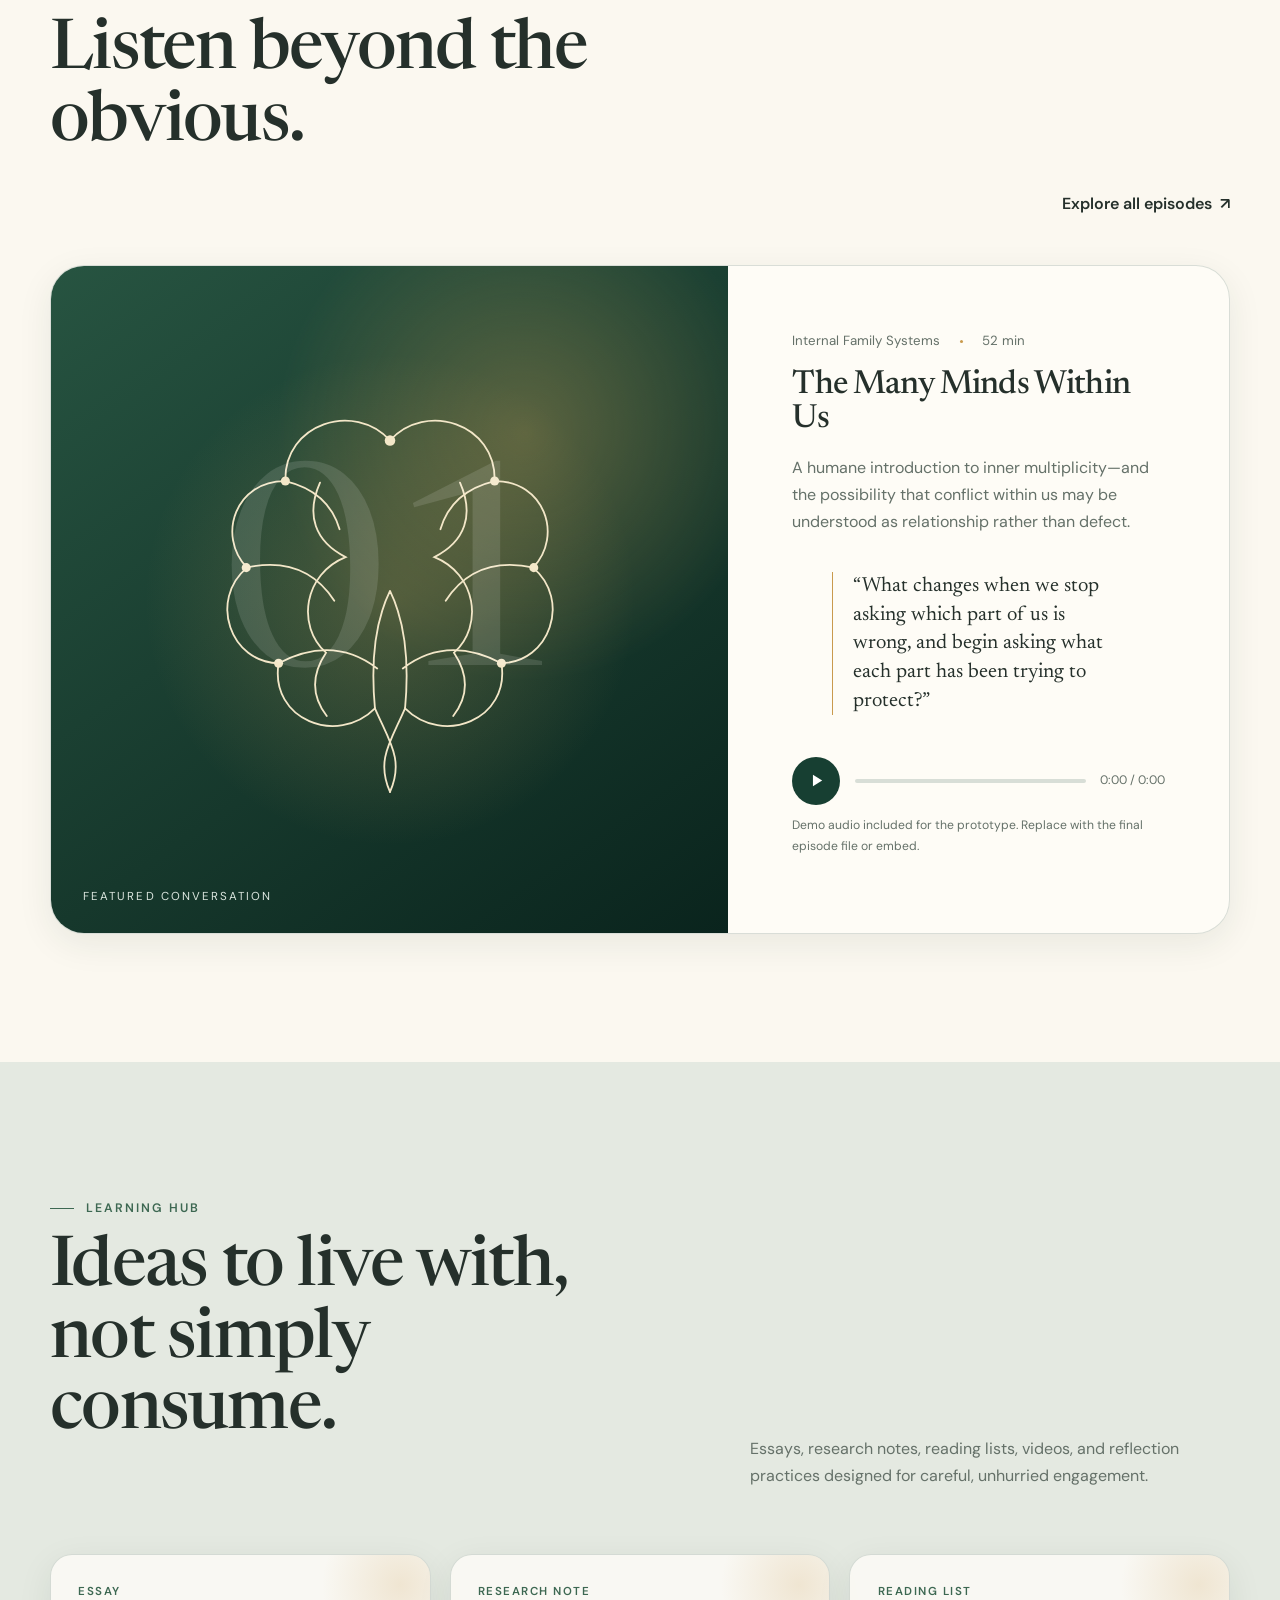
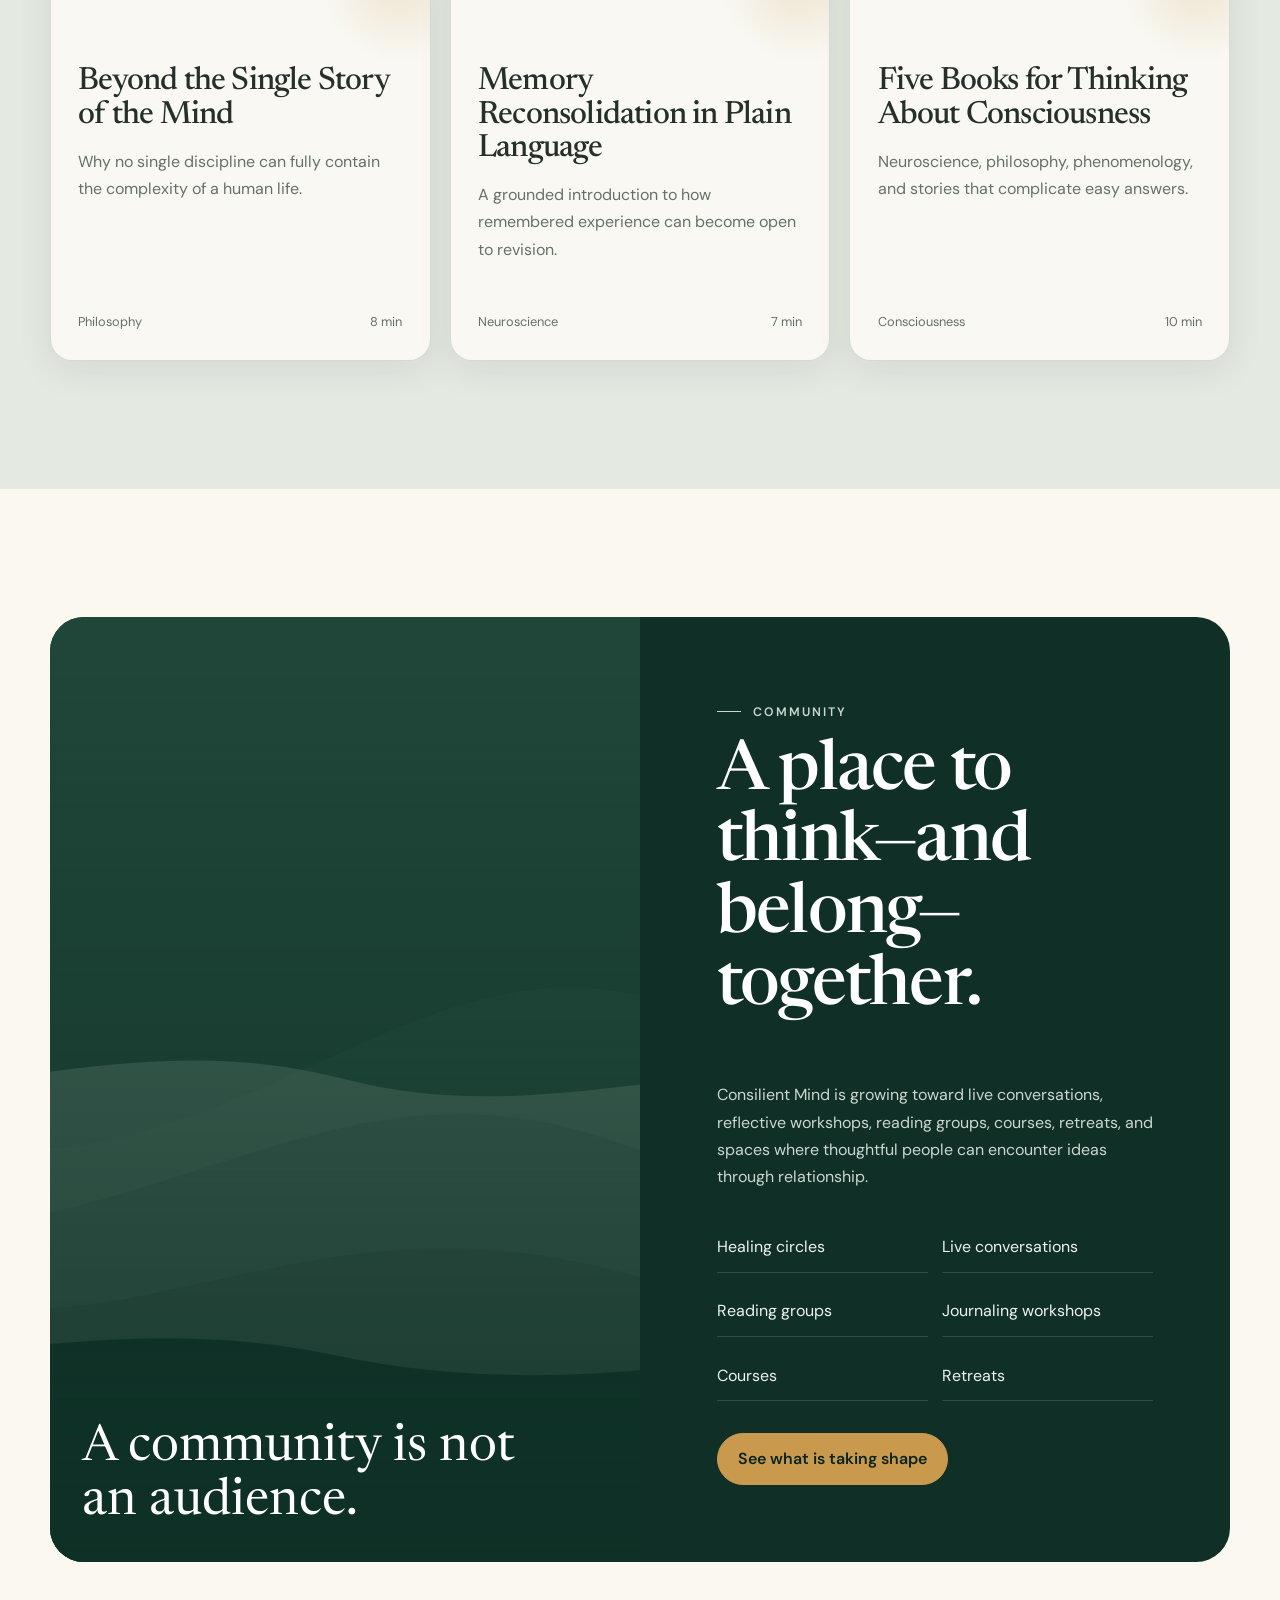
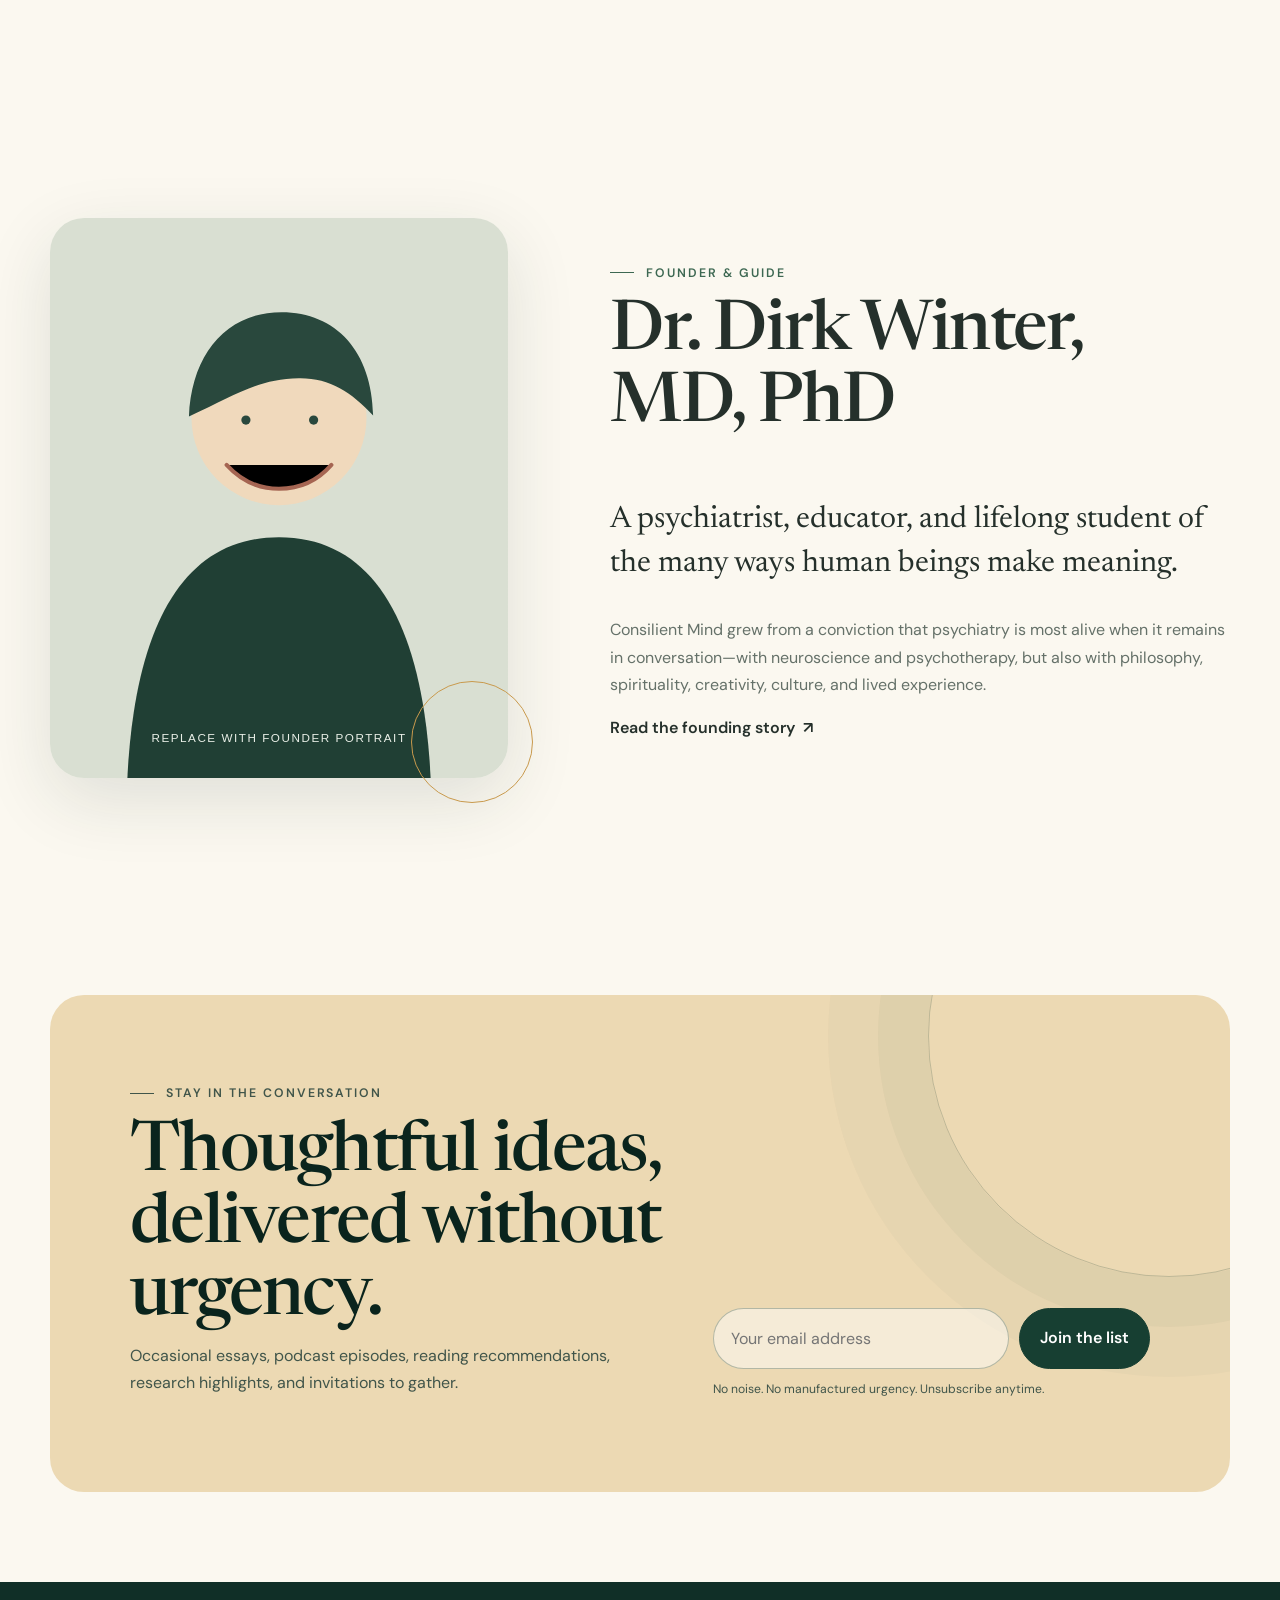
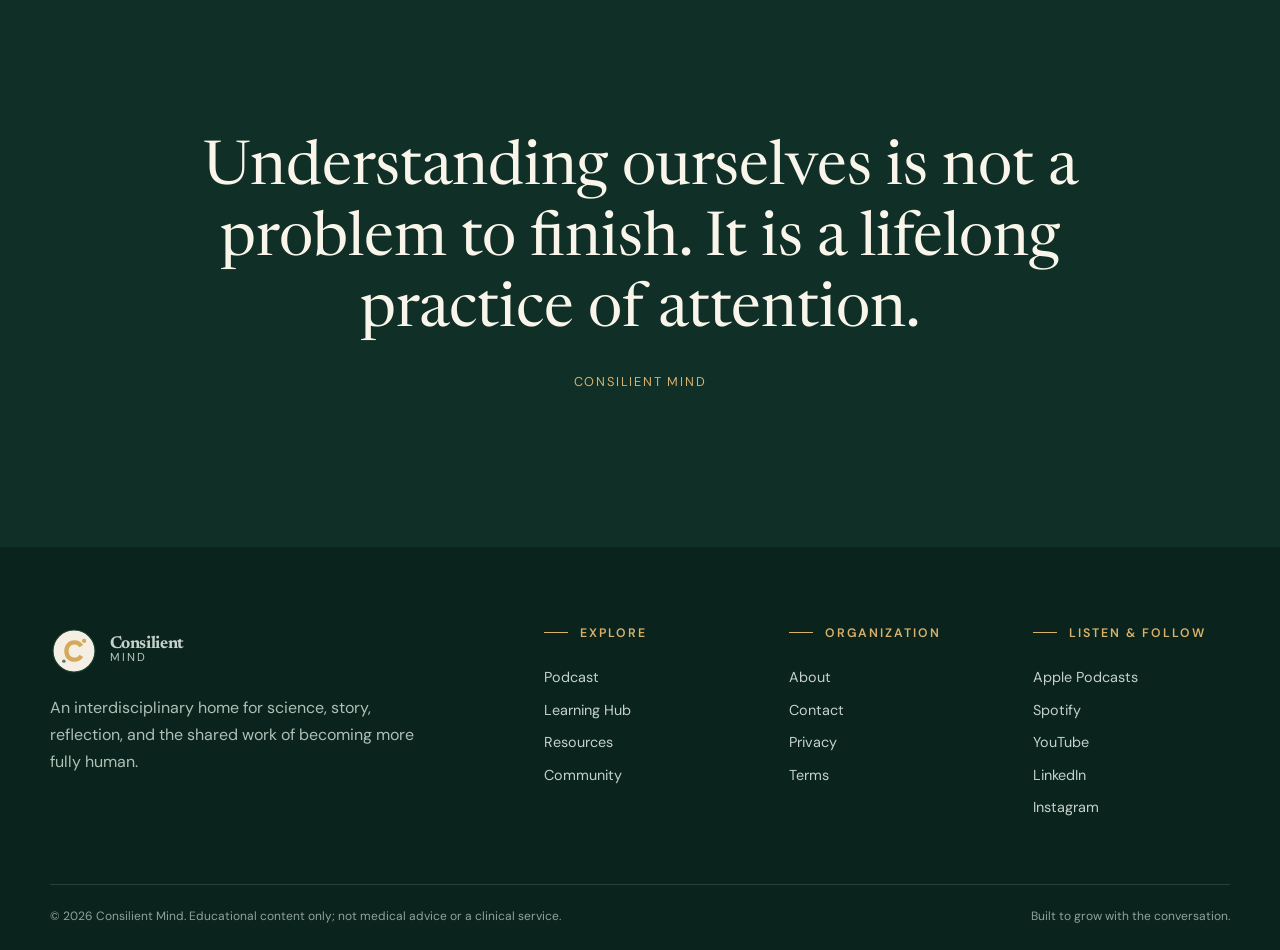
==== commit 211d82bc: "Update HTML files and add new logo image" ====
--- a/index.html
+++ b/index.html
@@ -4,14 +4,14 @@
 <meta charset="utf-8"><meta name="viewport" content="width=device-width,initial-scale=1">
 <title>Where Science, Story, and Human Experience Meet | Consilient Mind</title><meta name="description" content="An interdisciplinary educational platform exploring neuroscience, psychotherapy, philosophy, creativity, meaning, and community."><meta name="theme-color" content="#173f32">
 <meta property="og:title" content="Where Science, Story, and Human Experience Meet | Consilient Mind"><meta property="og:description" content="An interdisciplinary educational platform exploring neuroscience, psychotherapy, philosophy, creativity, meaning, and community."><meta property="og:type" content="website"><meta property="og:image" content="assets/images/social-card.svg">
-<link rel="icon" href="favicon.svg" type="image/svg+xml"><link rel="stylesheet" href="assets/css/styles.css">
+<link rel="icon" href="ConsilientMindLogo1.png" type="image/png"><link rel="stylesheet" href="assets/css/styles.css">
 </head>
 <body data-page="home">
 <a class="skip-link" href="#main-content">Skip to content</a>
 <header class="site-header" data-header>
   <div class="header-inner shell">
     <a class="brand" href="index.html" aria-label="Consilient Mind home">
-      <img src="assets/images/logo-mark.svg" alt="" width="46" height="46">
+      <img src="assets/images/ConsilientMindLogo1.png" alt="" width="46" height="46">
       <span class="brand-words"><strong>Consilient</strong><span>Mind</span></span>
     </a>
     <nav class="desktop-nav" aria-label="Primary"><a class="nav-link is-active" href="index.html">Explore</a><a class="nav-link" href="podcast.html">Podcast</a><a class="nav-link" href="learn.html">Learn</a><a class="nav-link" href="community.html">Community</a><a class="nav-link" href="resources.html">Resources</a><a class="nav-link" href="about.html">About</a></nav>
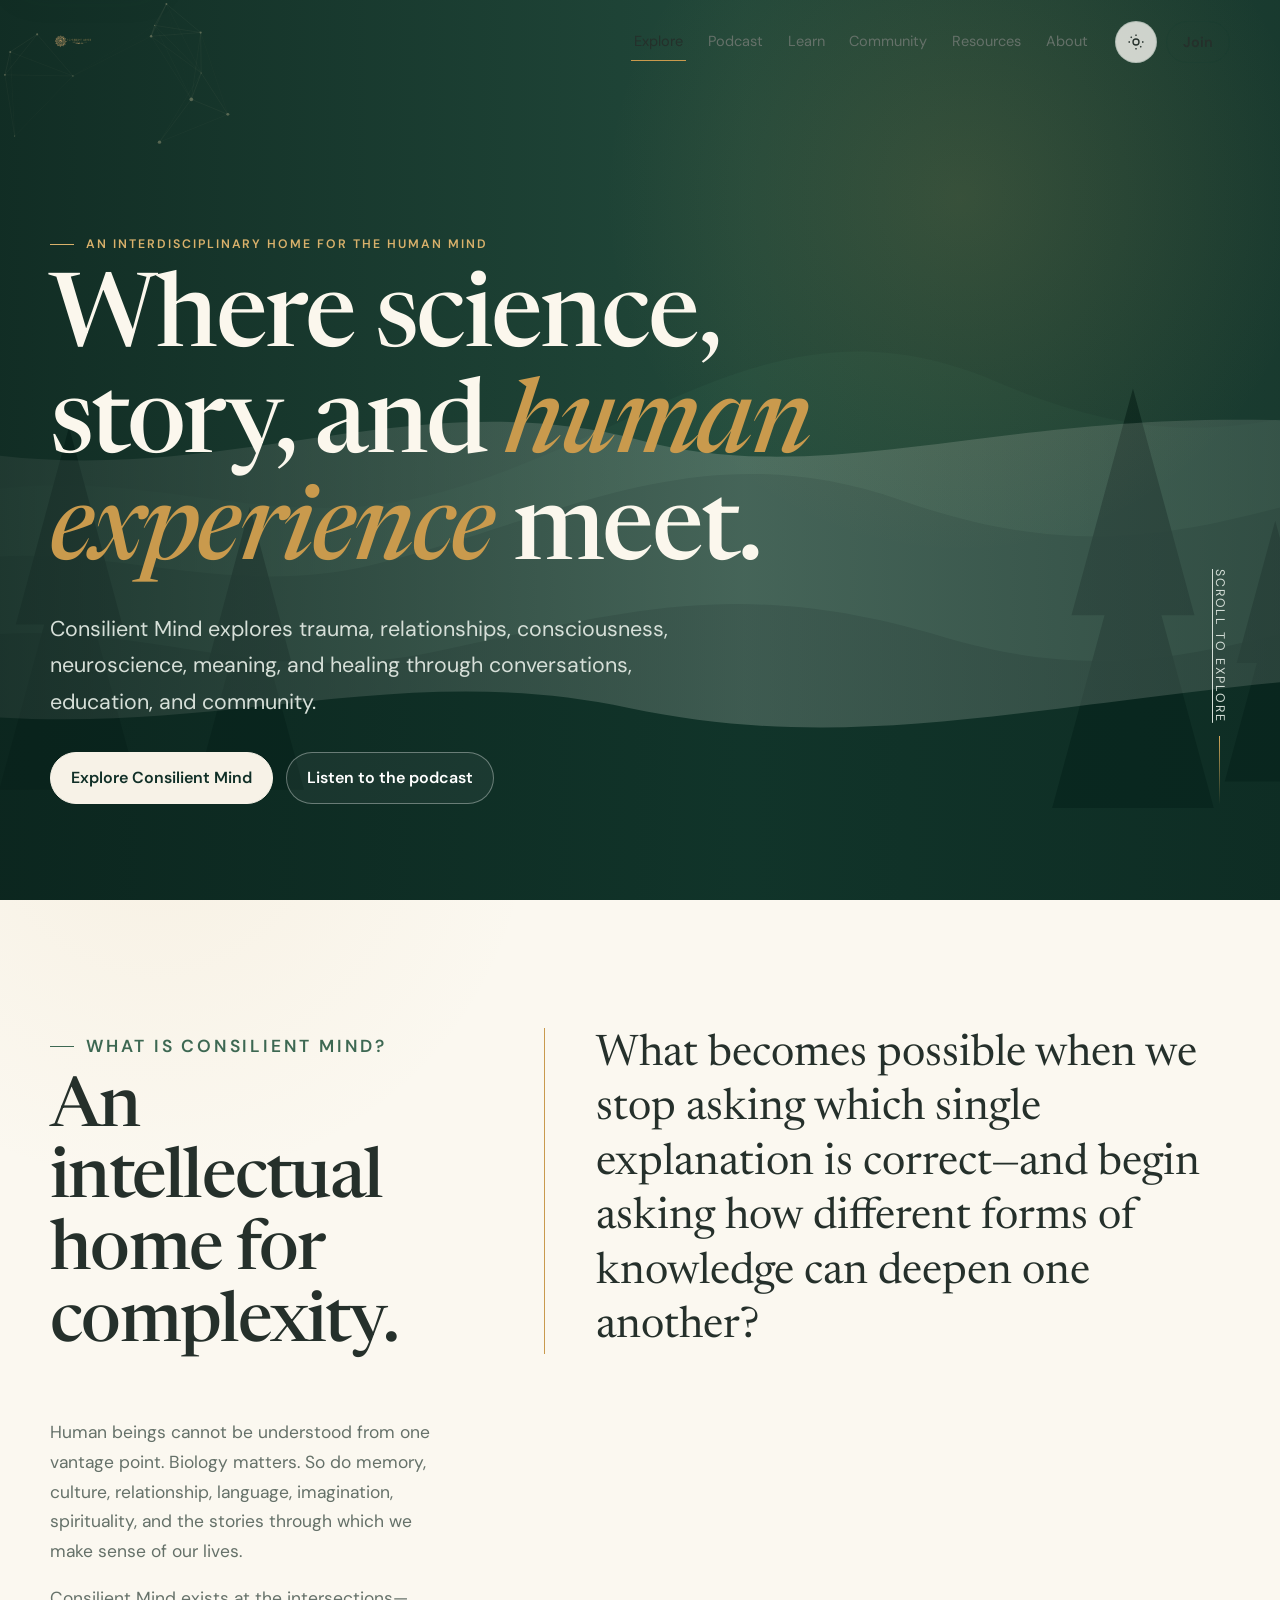
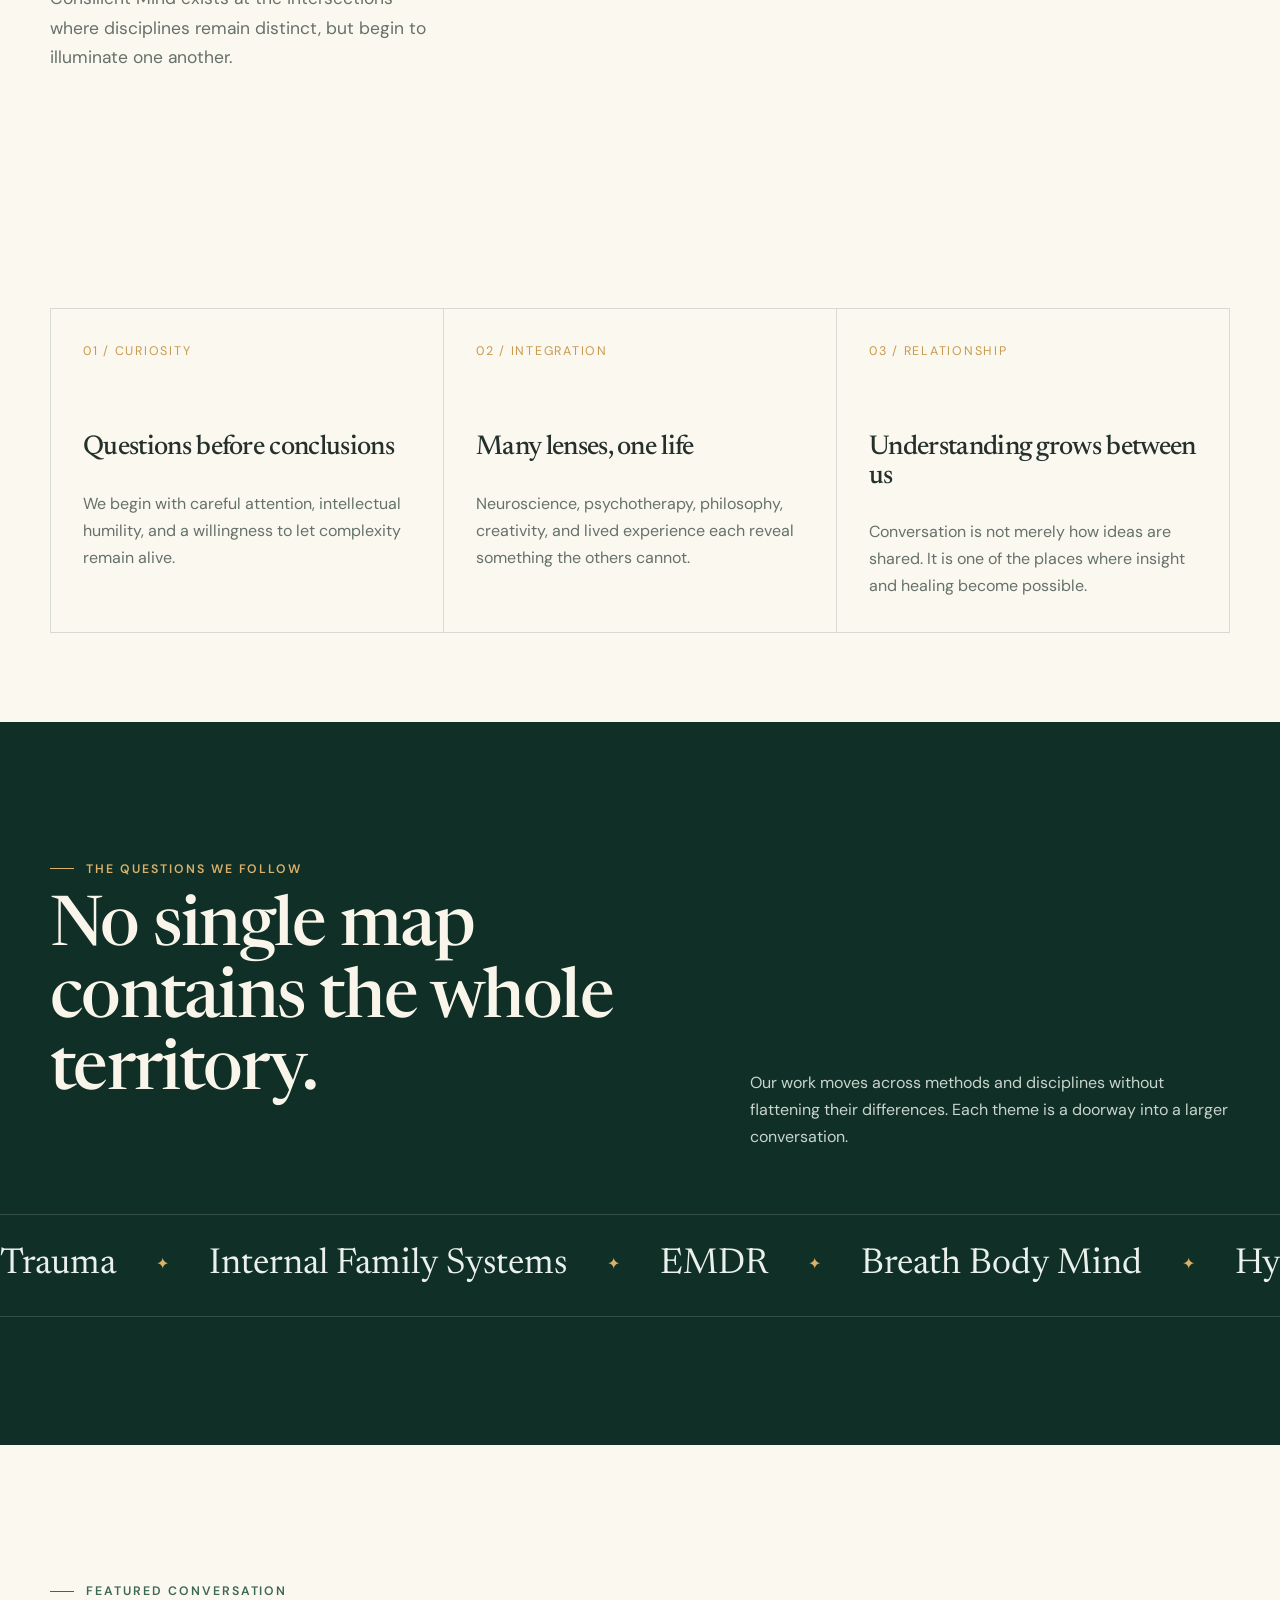
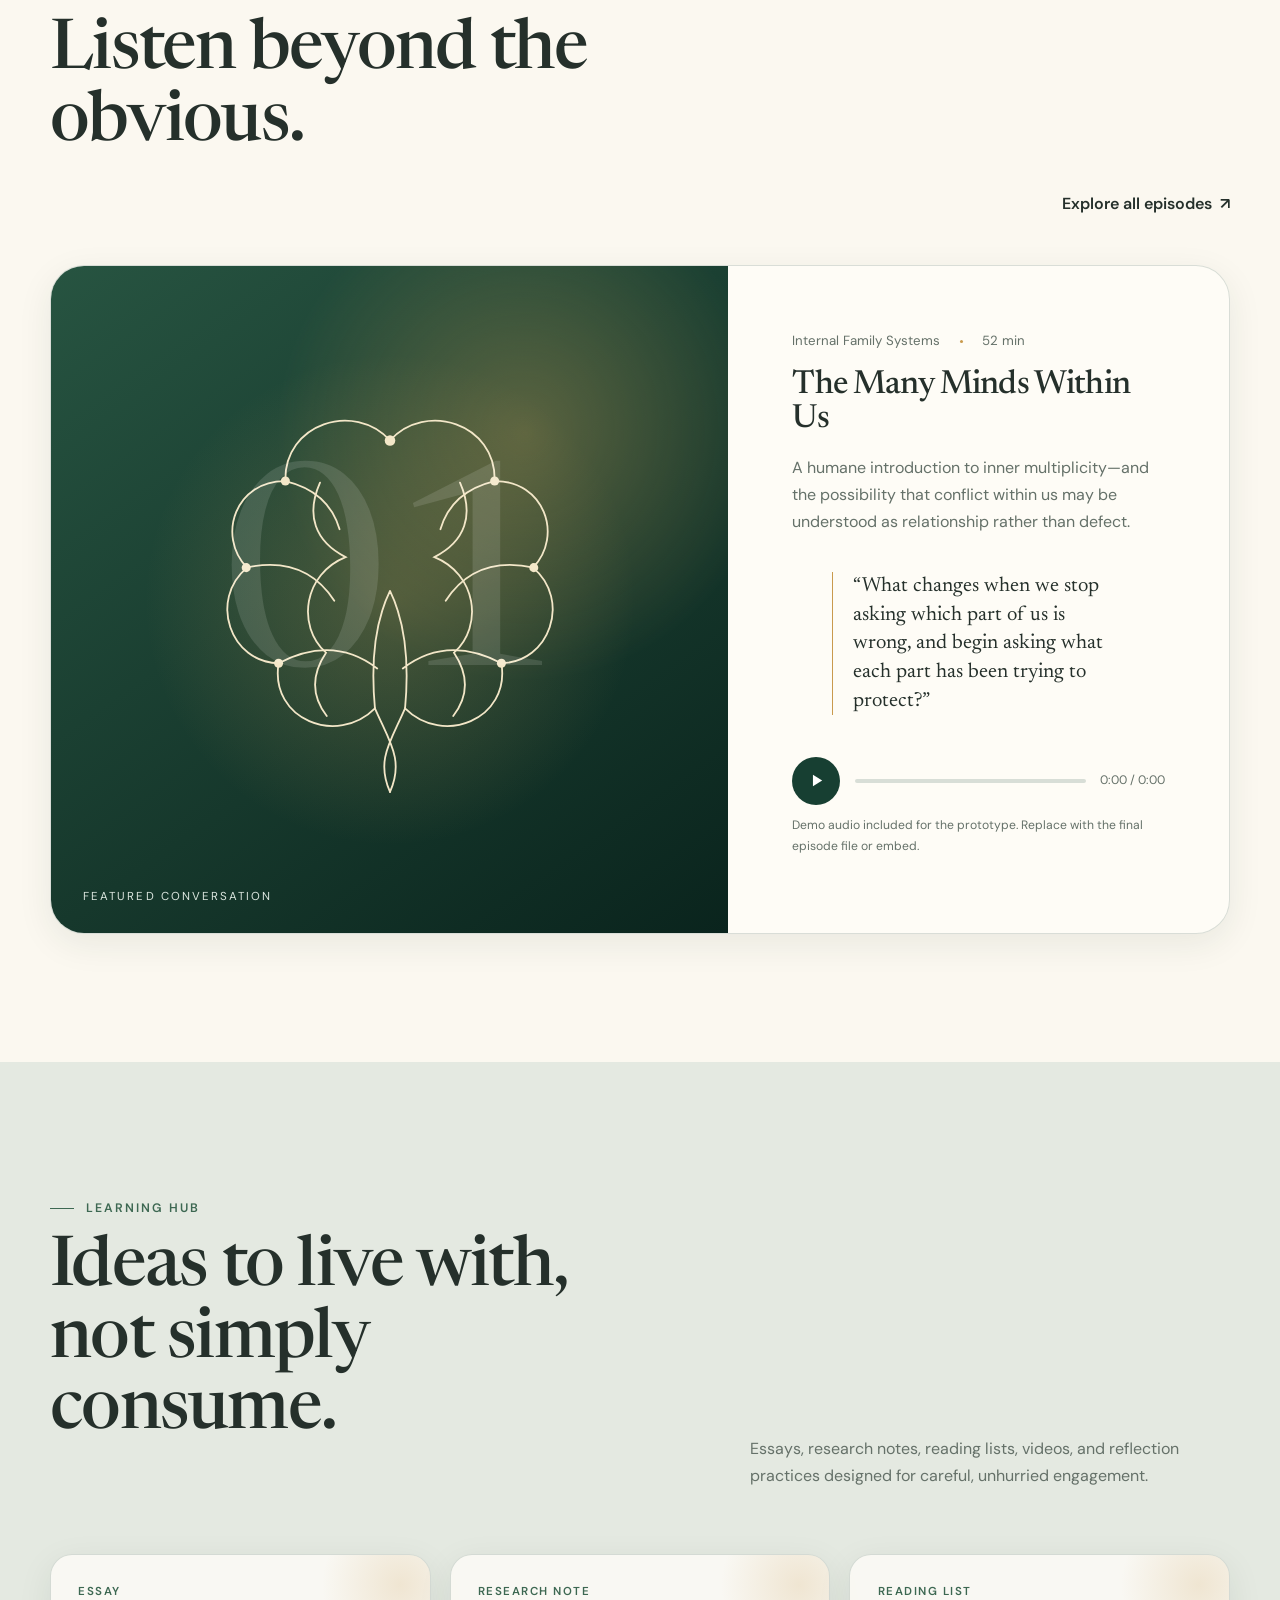
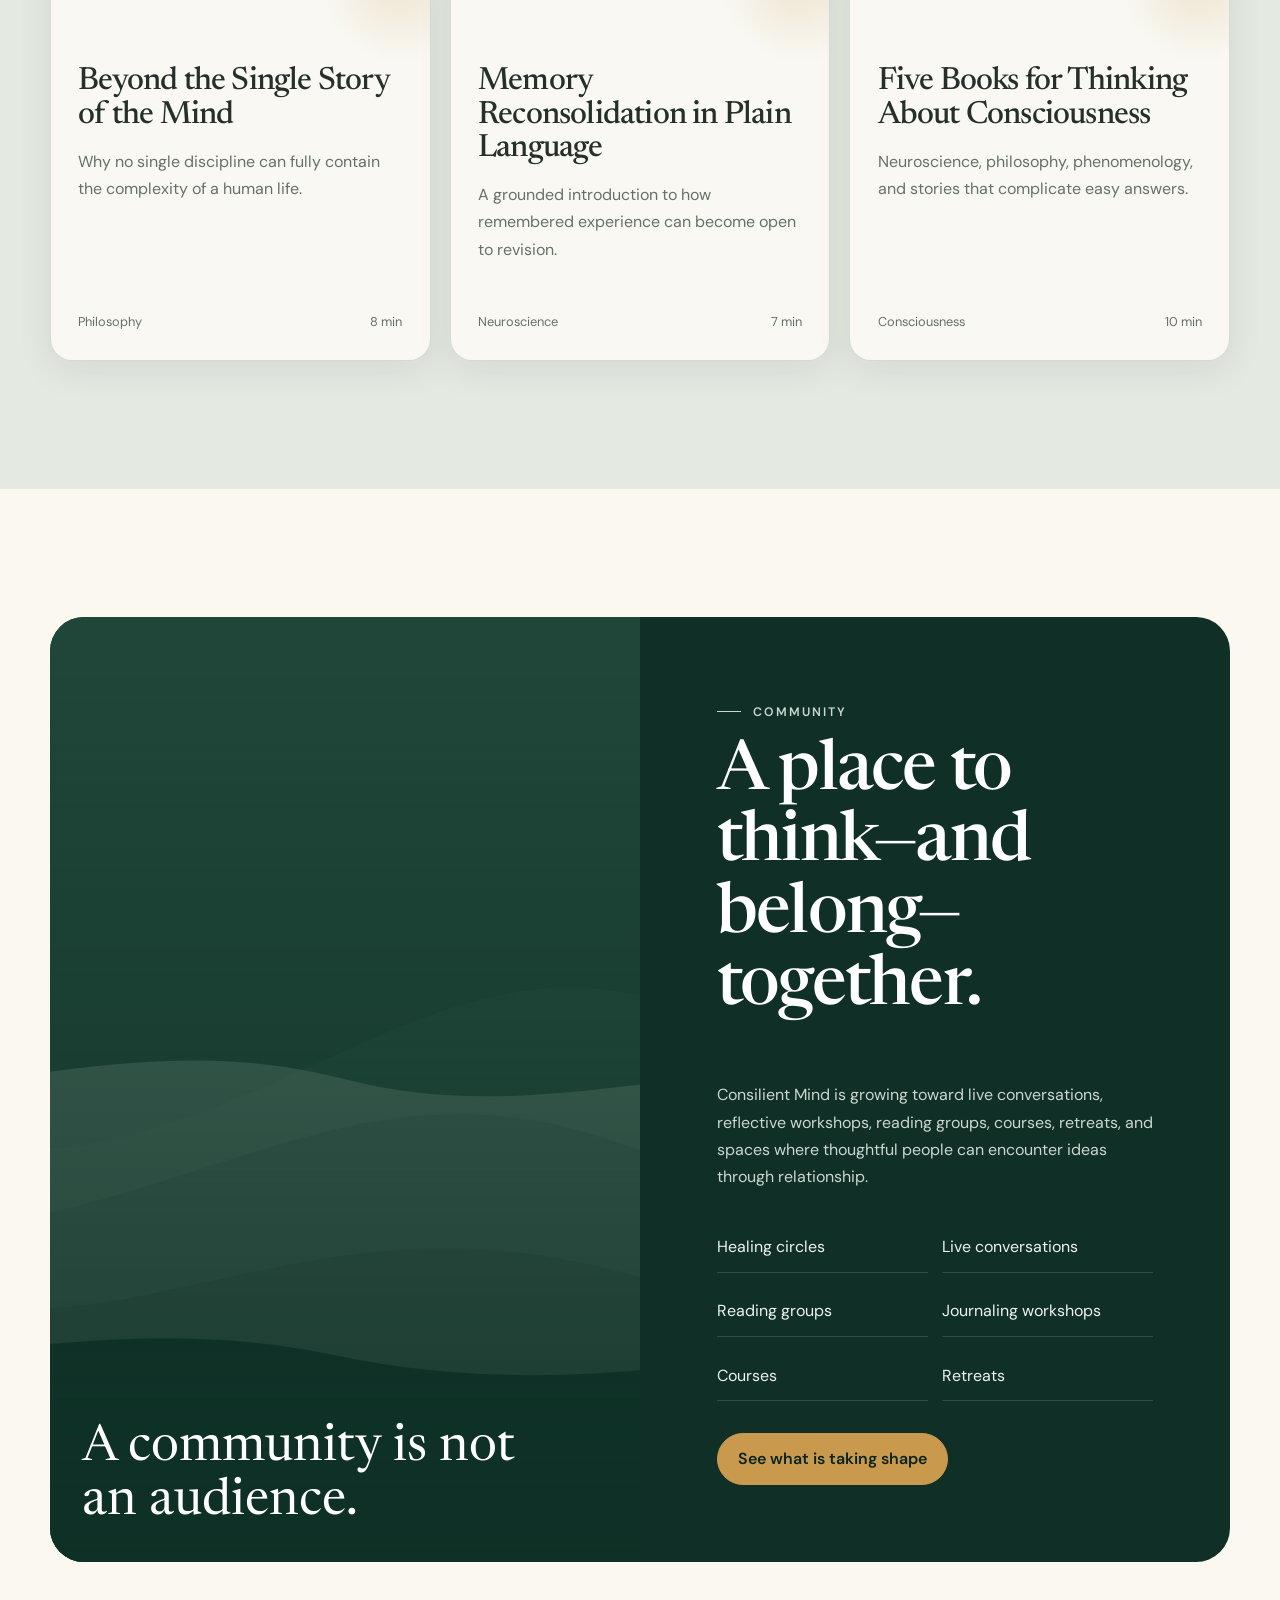
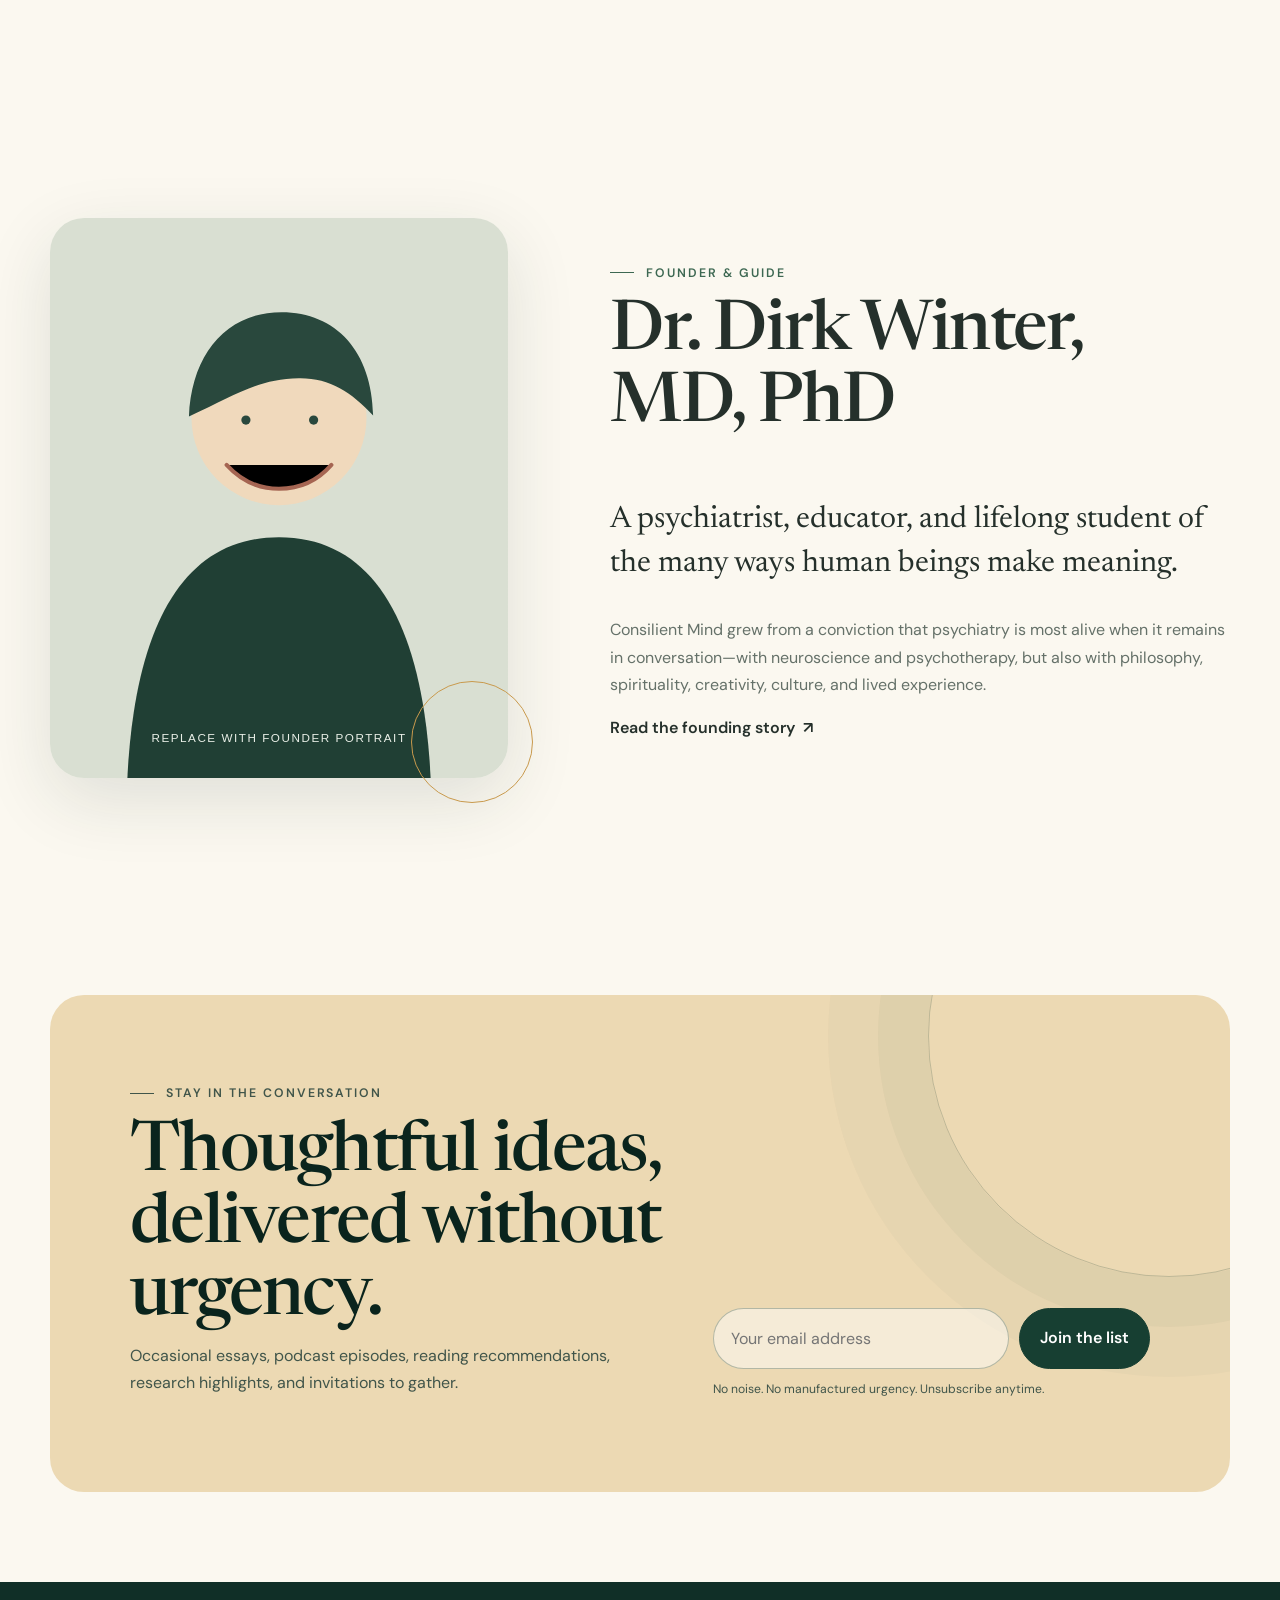
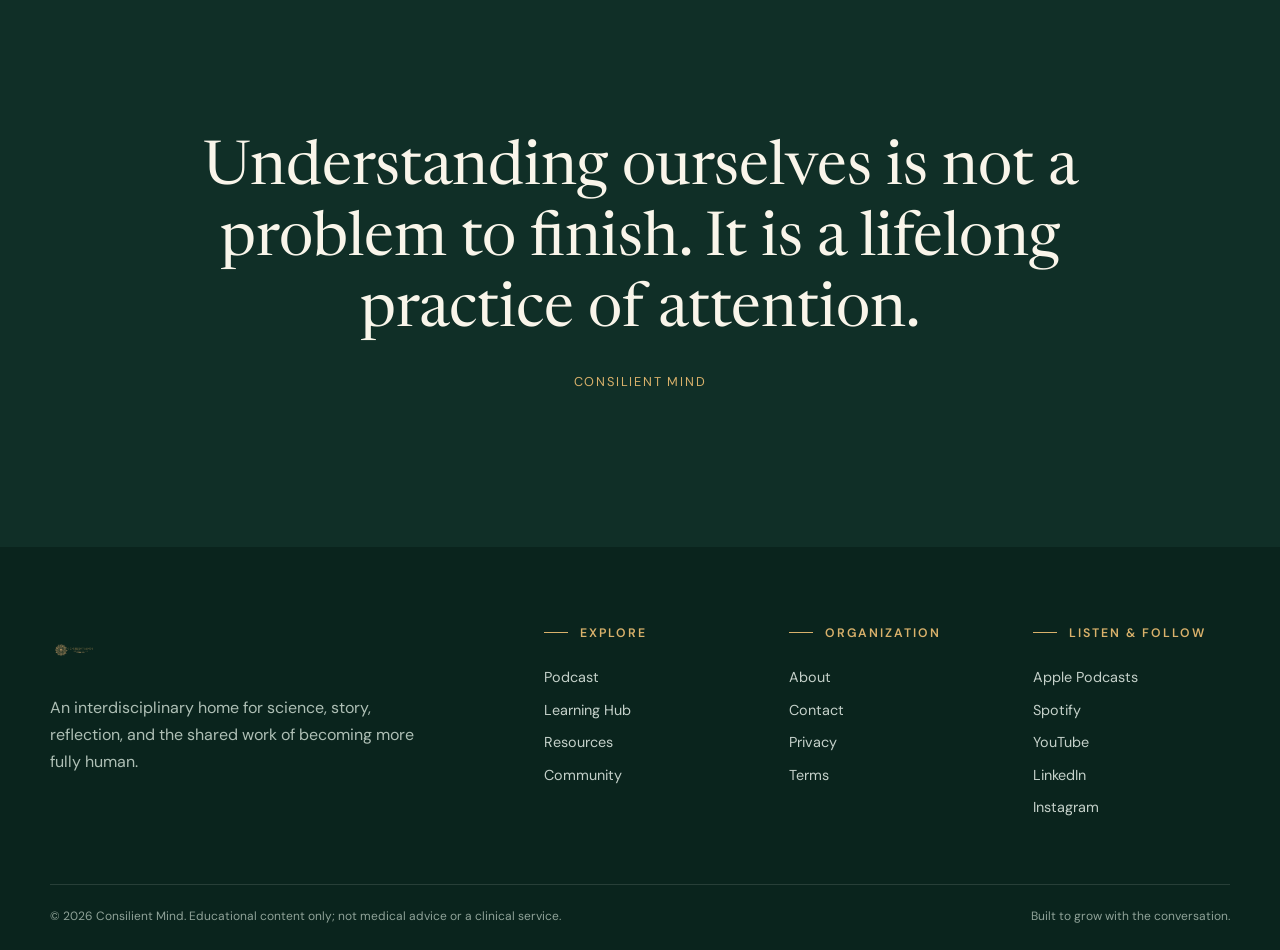
==== commit adbebcf4: "Logo Change" ====
--- a/index.html
+++ b/index.html
@@ -4,15 +4,14 @@
 <meta charset="utf-8"><meta name="viewport" content="width=device-width,initial-scale=1">
 <title>Where Science, Story, and Human Experience Meet | Consilient Mind</title><meta name="description" content="An interdisciplinary educational platform exploring neuroscience, psychotherapy, philosophy, creativity, meaning, and community."><meta name="theme-color" content="#173f32">
 <meta property="og:title" content="Where Science, Story, and Human Experience Meet | Consilient Mind"><meta property="og:description" content="An interdisciplinary educational platform exploring neuroscience, psychotherapy, philosophy, creativity, meaning, and community."><meta property="og:type" content="website"><meta property="og:image" content="assets/images/social-card.svg">
-<link rel="icon" href="ConsilientMindLogo1.png" type="image/png"><link rel="stylesheet" href="assets/css/styles.css">
+<link rel="icon" href="assets/images/Consilient Minds Logo.png" type="image/png"><link rel="stylesheet" href="assets/css/styles.css">
 </head>
 <body data-page="home">
 <a class="skip-link" href="#main-content">Skip to content</a>
 <header class="site-header" data-header>
   <div class="header-inner shell">
     <a class="brand" href="index.html" aria-label="Consilient Mind home">
-      <img src="assets/images/ConsilientMindLogo1.png" alt="" width="46" height="46">
-      <span class="brand-words"><strong>Consilient</strong><span>Mind</span></span>
+      <img src="assets/images/Consilient Minds Logo.png" alt="" width="46" height="46">
     </a>
     <nav class="desktop-nav" aria-label="Primary"><a class="nav-link is-active" href="index.html">Explore</a><a class="nav-link" href="podcast.html">Podcast</a><a class="nav-link" href="learn.html">Learn</a><a class="nav-link" href="community.html">Community</a><a class="nav-link" href="resources.html">Resources</a><a class="nav-link" href="about.html">About</a></nav>
     <div class="header-actions">
@@ -96,7 +95,7 @@
 <footer class="site-footer">
   <div class="shell footer-grid">
     <div class="footer-intro">
-      <a class="brand footer-brand" href="index.html"><img src="assets/images/logo-mark.svg" alt="" width="48" height="48"><span class="brand-words"><strong>Consilient</strong><span>Mind</span></span></a>
+      <a class="brand footer-brand" href="index.html"><img src="assets/images/Consilient Minds Logo.png" alt="" width="48" height="48"></a>
       <p>An interdisciplinary home for science, story, reflection, and the shared work of becoming more fully human.</p>
     </div>
     <div><p class="eyebrow">Explore</p><a href="podcast.html">Podcast</a><a href="learn.html">Learning Hub</a><a href="resources.html">Resources</a><a href="community.html">Community</a></div>
